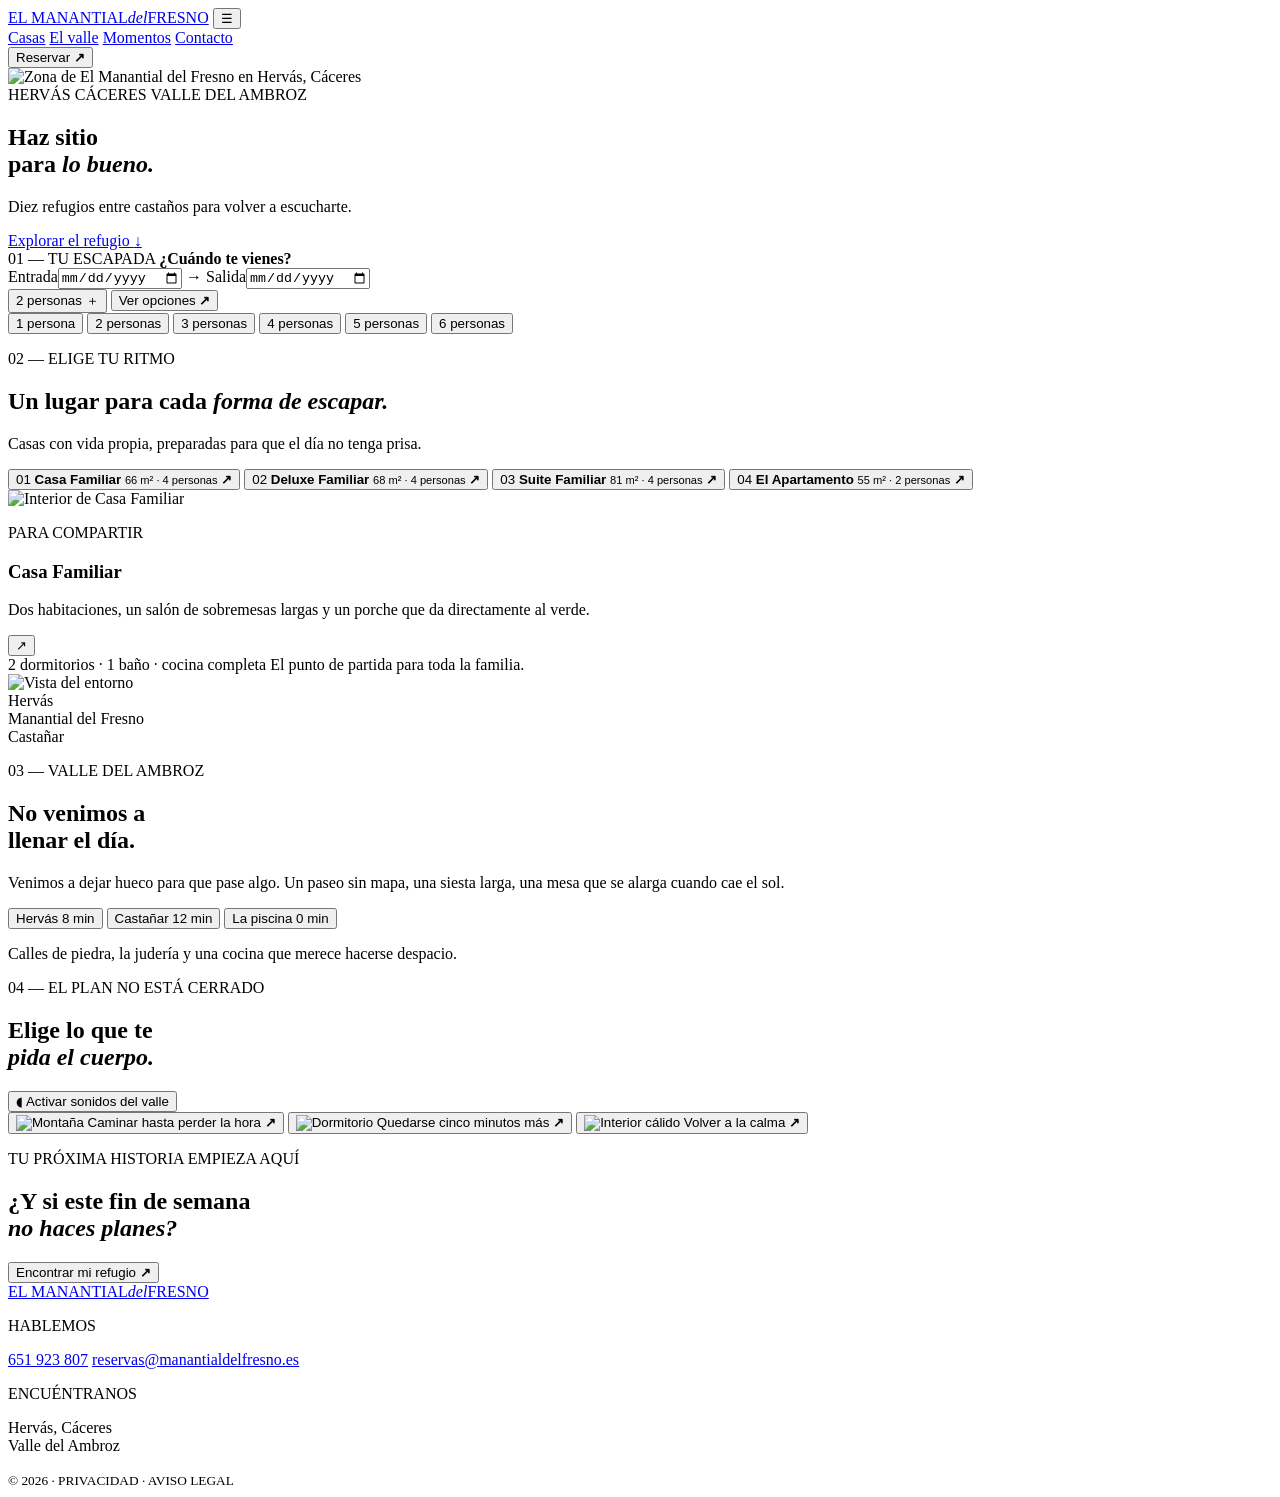
==== Proyectos-HTML/proyecto-Manantial-Fresno/index.html @ 373e663e "feat: subida del index Manantial Fresno" ====
<!DOCTYPE html>
<html lang="es">
<head>
    <meta charset="utf-8">
    <meta name="viewport" content="width=device-width, initial-scale=1">
    <title>El Manantial del Fresno</title>

    <link rel="preconnect" href="https://fonts.googleapis.com">
    <link rel="preconnect" href="https://fonts.gstatic.com" crossorigin="">
    <link href="https://fonts.googleapis.com/css2?family=DM+Mono&amp;family=Manrope:wght@400;500;600;700&amp;family=Playfair+Display:ital,wght@0,500;0,600;1,500&amp;display=swap" rel="stylesheet">

    <link rel="stylesheet" href="styles/styles.css">
</head>
<body>
    <header class="cabecera-principal">
      <a class="enlace-logo" href="#inicio">
      <span>EL</span> MANANTIAL<em>del</em>FRESNO</a>
      <button class="boton-hamburguesa" aria-label="Abrir menú">☰</button>
      <nav class="menu-navegacion">
        <a href="#casas">Casas</a>
        <a href="#valle">El valle</a>
        <a href="#momentos">Momentos</a>
        <a href="#contacto">Contacto</a>
      </nav>
      <button class="boton-reserva-pequeno js-reservar">Reservar <b>↗</b></button>
    </header>

    <main id="inicio">
      <section class="seccion-hero">
        <div class="hero-arte">
          <img src="./img/El-Manantial-del-Fresno-2.jpg.webp" alt="Zona de El Manantial del Fresno en Hervás, Cáceres" fetchpriority="high">
        </div>
        <div class="hero-contenido">
          <div class="etiqueta-pastilla">
            HERVÁS <i> </i> CÁCERES <i> </i> VALLE DEL AMBROZ
          </div>
            <h1>Haz sitio <br> para <em>lo bueno. </em> </h1>
            <p>Diez refugios entre castaños para volver a escucharte.</p>
            <a href="#casas" class="enlace-descubrir"> Explorar el refugio <span>↓</span> </a>
        </div>

        <aside class="creador-estancia">
          <div class="titulo-creador">
            <span>01 — TU ESCAPADA</span>
            <strong>¿Cuándo te vienes?</strong>
          </div>
          <div class="fila-fechas">
            <label>Entrada<input type="date" id="entrada"></label>
            <span>→</span>
            <label>Salida<input type="date" id="salida"></label>
          </div>
          <div class="pie-creador">
            <button id="selector-huespedes">2 personas <span>＋</span></button>
            <button class="boton-comprobar" id="comprobar-estancia">Ver opciones <b>↗</b></button>
          </div>
          <div id="menu-huespedes">
            <button data-huespedes="1">1 persona</button>
            <button data-huespedes="2" class="elegido">2 personas</button>
            <button data-huespedes="3">3 personas</button>
            <button data-huespedes="4">4 personas</button>
            <button data-huespedes="5">5 personas</button>
            <button data-huespedes="6">6 personas</button>
          </div>
        </aside>
      </section>
      
      <section id="casas" class="seccion-casas">
          <div class="introduccion-seccion">
            <p class="mono">02 — ELIGE TU RITMO</p>
            <h2>Un lugar para cada <em>forma de escapar.</em></h2>
            <p>Casas con vida propia, preparadas para que el día no tenga prisa.</p>
          </div>
          <div class="explorador-casas">
            <div class="lista-casas">
              <button class="tarjeta-casa activa" data-casa="familiar">
              <span>01</span>
              <strong>Casa Familiar</strong>
              <small>66 m² · 4 personas</small>
              <b>↗</b>
              </button>
              <button class="tarjeta-casa" data-casa="deluxe">
              <span>02</span>
              <strong>Deluxe Familiar</strong>
              <small>68 m² · 4 personas</small>
              <b>↗</b>
              </button>
              <button class="tarjeta-casa" data-casa="suite">
              <span>03</span>
              <strong>Suite Familiar</strong>
              <small>81 m² · 4 personas</small>
              <b>↗</b>
              </button>
              <button class="tarjeta-casa" data-casa="apartamento">
              <span>04</span>
              <strong>El Apartamento</strong>
              <small>55 m² · 2 personas</small>
              <b>↗</b>
              </button>
            </div>

            <article class="escenario-casa">
              <img id="foto-casa" src="./img/casa-Familiar-portada1.webp" alt="Interior de Casa Familiar">
              <div class="capa-escenario">
                <div>
                  <p id="etiqueta-casa" class="mono">PARA COMPARTIR</p>
                  <h3 id="nombre-casa">Casa Familiar</h3>
                  <p id="descripcion-casa">Dos habitaciones, un salón de sobremesas largas y un porche que da directamente al verde.</p>
                </div>
                <button class="boton-redondo js-reservar">↗</button>
              </div>
            </article>
            <div class="metadatos-casa">
              <span id="detalle-casa">2 dormitorios · 1 baño · cocina completa</span>
              <span id="sensacion-casa">El punto de partida para toda la familia.</span>
            </div>
          </div>
      </section>

      <section id="valle" class="seccion-valle">
          <div class="mapa-valle">
            <img id="foto-valle" src="./img/foto-hervas.webp" alt="Vista del entorno">
            <div class="punto-mapa punto-uno">
              <i></i>
              <span>Hervás</span>
            </div>
            <div class="punto-mapa punto-dos">
              <i></i>
              <span>Manantial del Fresno</span>
            </div>
            <div class="punto-mapa punto-tres">
              <i></i>
              <span>Castañar</span>
            </div>
            <div class="contorno c1"></div>
            <div class="contorno c2"></div>
            <div class="contorno c3"></div>
          </div>

          <div class="contenido-valle">
            <p class="mono">03 — VALLE DEL AMBROZ</p>
            <h2>No venimos a<br>llenar el día.</h2>
            <p>Venimos a dejar hueco para que pase algo. Un paseo sin mapa, una siesta larga, una mesa que se alarga cuando cae el sol.</p>
            <div class="selector-lugares">
              <button class="lugar seleccionado" data-lugar="hervas">Hervás <span>8 min</span></button>
              <button class="lugar" data-lugar="forest">Castañar <span>12 min</span></button>
              <button class="lugar" data-lugar="pool">La piscina <span>0 min</span></button>
            </div>
            <p class="descripcion-lugar" id="descripcion-lugar">Calles de piedra, la judería y una cocina que merece hacerse despacio.</p>
          </div>
      </section>

      <section id="momentos" class="seccion-momentos">
          <div class="cabecera-momentos">
            <div>
              <p class="mono">04 — EL PLAN NO ESTÁ CERRADO</p>
              <h2>Elige lo que te<br><em>pida el cuerpo.</em></h2>
            </div>
            <button class="boton-sonido" id="alternar-sonido">
            <span>◖</span> Activar sonidos del valle</button>
          </div>
          <div class="rejilla-momentos">
            <button class="momento alto">
              <img src="./img/monte-hervas.jpg" alt="Montaña">
              <span>Caminar hasta perder la hora <b>↗</b></span>
            </button>
            <button class="momento">
              <img src="./img/5-minutos-mas-portada2.jpg" alt="Dormitorio">
              <span>Quedarse cinco minutos más <b>↗</b></span>
            </button>
            <button class="momento">
              <img src="./img/tranquilidad-portada.webp" alt="Interior cálido">
              <span>Volver a la calma <b>↗</b></span>
            </button>
          </div>
      </section>

      <section class="reserva-final">
          <p class="mono">TU PRÓXIMA HISTORIA EMPIEZA AQUÍ</p>
          <h2>¿Y si este fin de semana<br><em>no haces planes?</em></h2>
          <button class="boton-grande-reserva js-reservar">Encontrar mi refugio <b>↗</b> </button>
      </section>
    </main>
      
    <footer id="contacto">
      <a class="enlace-logo" href="#inicio">
      <span>EL</span> MANANTIAL<em>del</em>FRESNO</a>

      <div>
        <p class="mono">HABLEMOS</p>
        <a href="tel:+34651923807">651 923 807</a>
        <a href="mailto:reservas@manantialdelfresno.es">reservas@manantialdelfresno.es</a>
      </div>

      <div>
        <p class="mono">ENCUÉNTRANOS</p>
        <p>Hervás, Cáceres<br>Valle del Ambroz</p>
      </div>

      <small>© 2026 · PRIVACIDAD · AVISO LEGAL</small>
    </footer>

    <dialog id="modal-opciones">
      <button class="boton-cerrar">×</button>
      <p class="mono">TU ESCAPADA</p>
      <h2 id="titulo-modal">Estamos buscando…</h2>
      <div class="lista-opciones" id="lista-opciones"></div>
      <p class="nota-modal">
        Los precios son orientativos. Te confirmaremos la disponibilidad final antes de reservar.
      </p>
    </dialog>

    <div id="notificacion-toast" role="status"></div>

    <script src="scripts/scripts.js" defer></script>
</body>
</html>
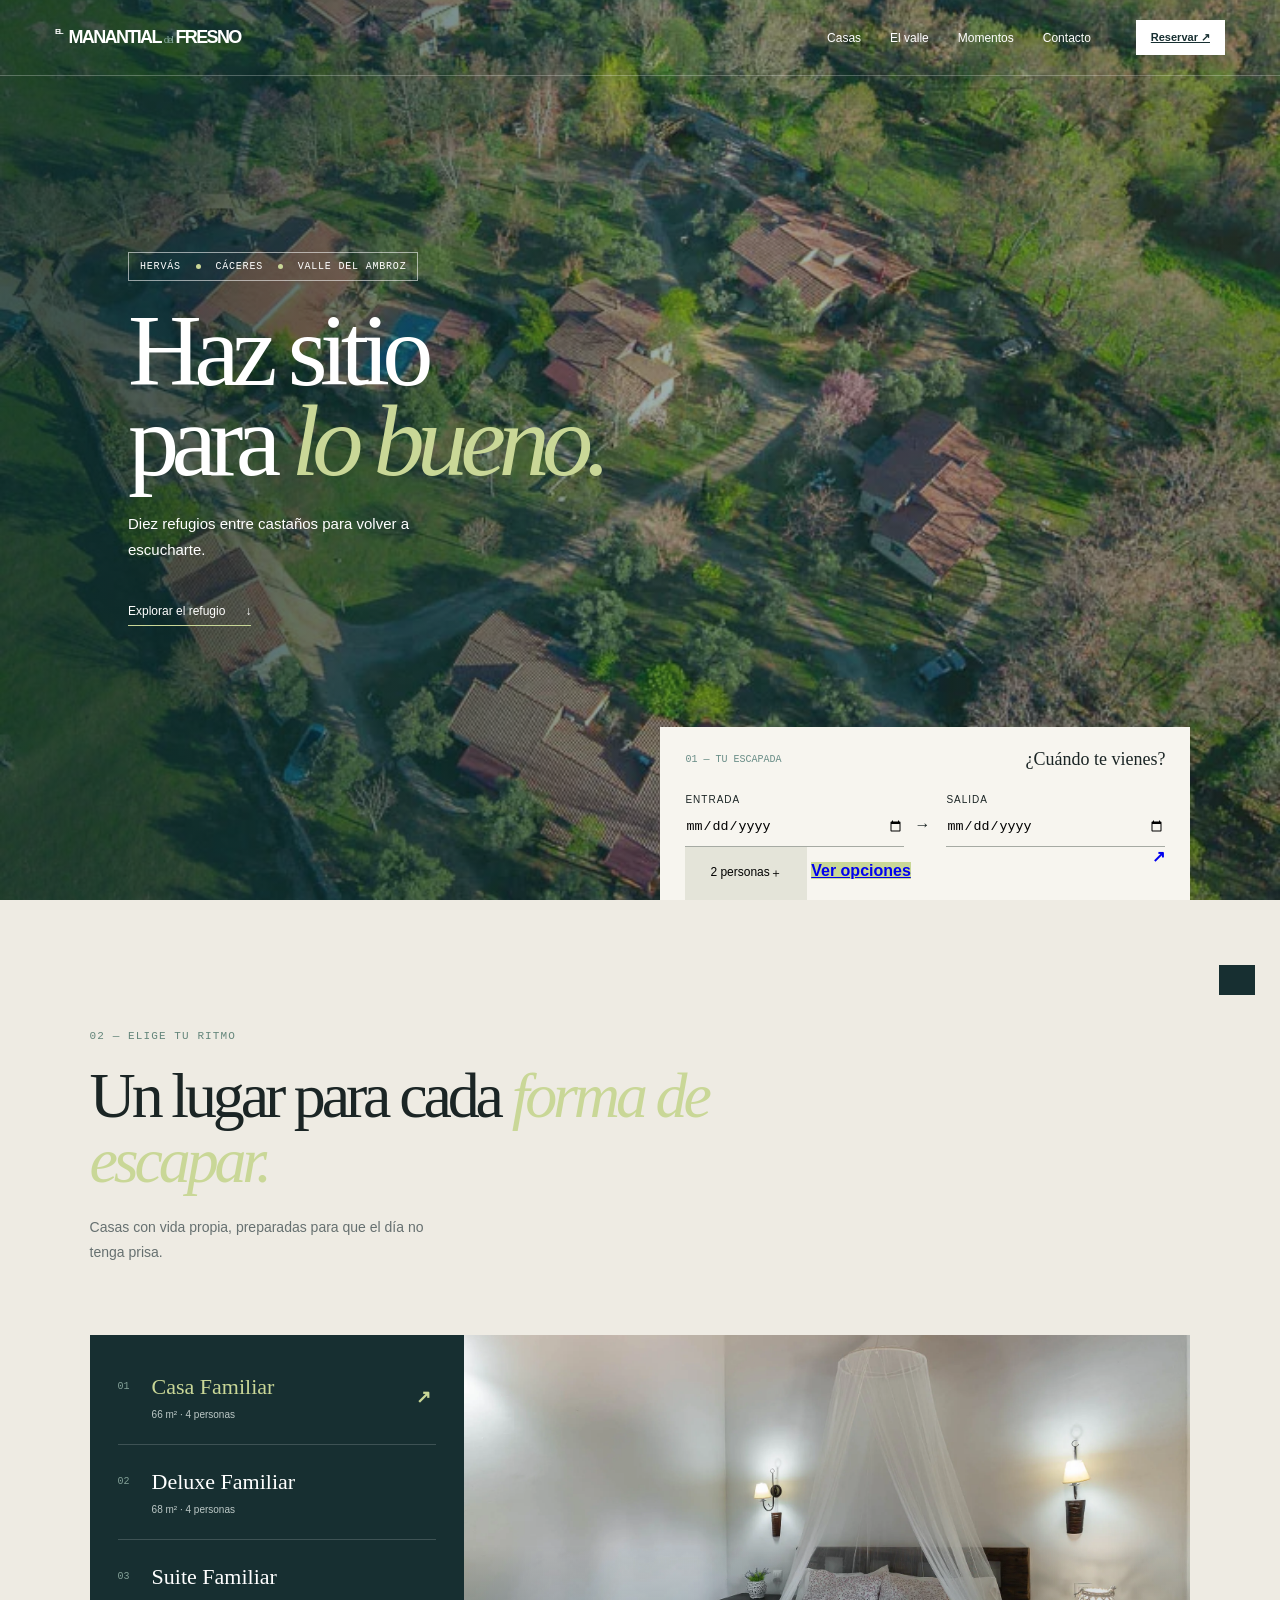
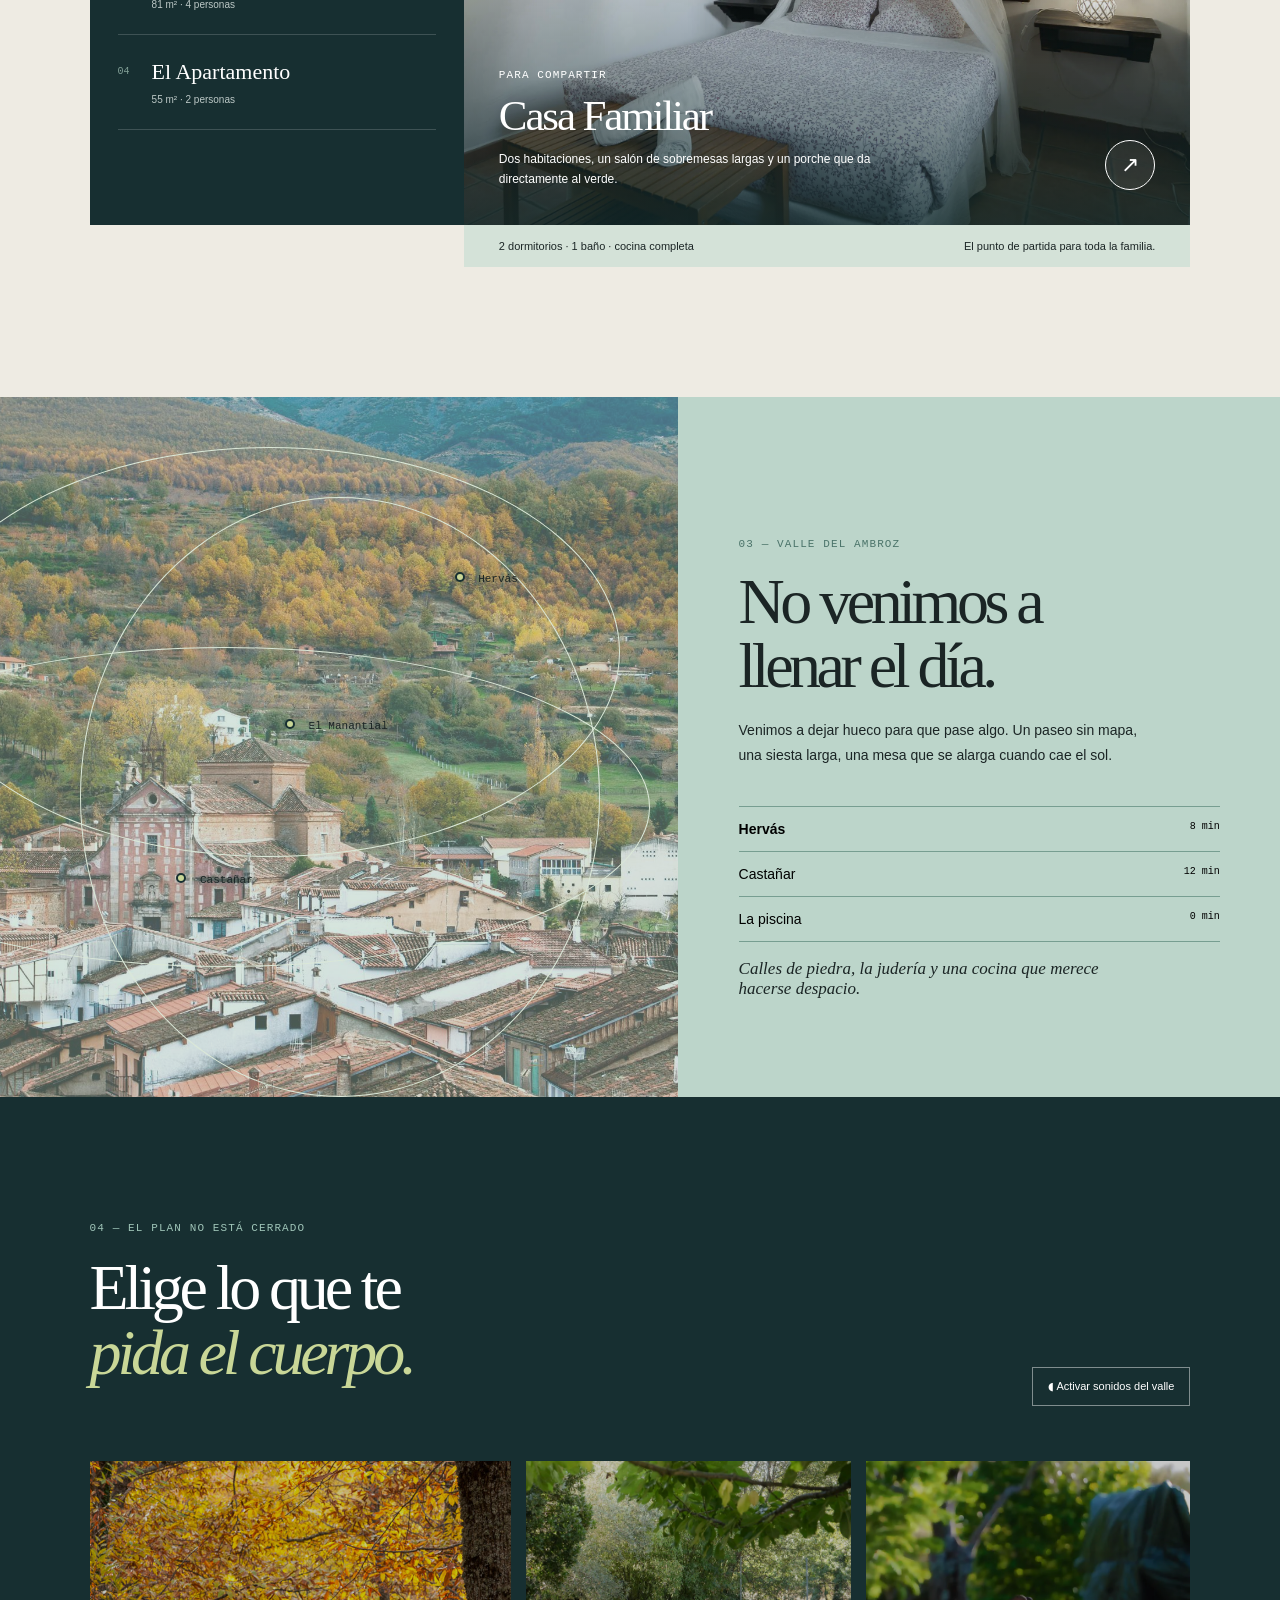
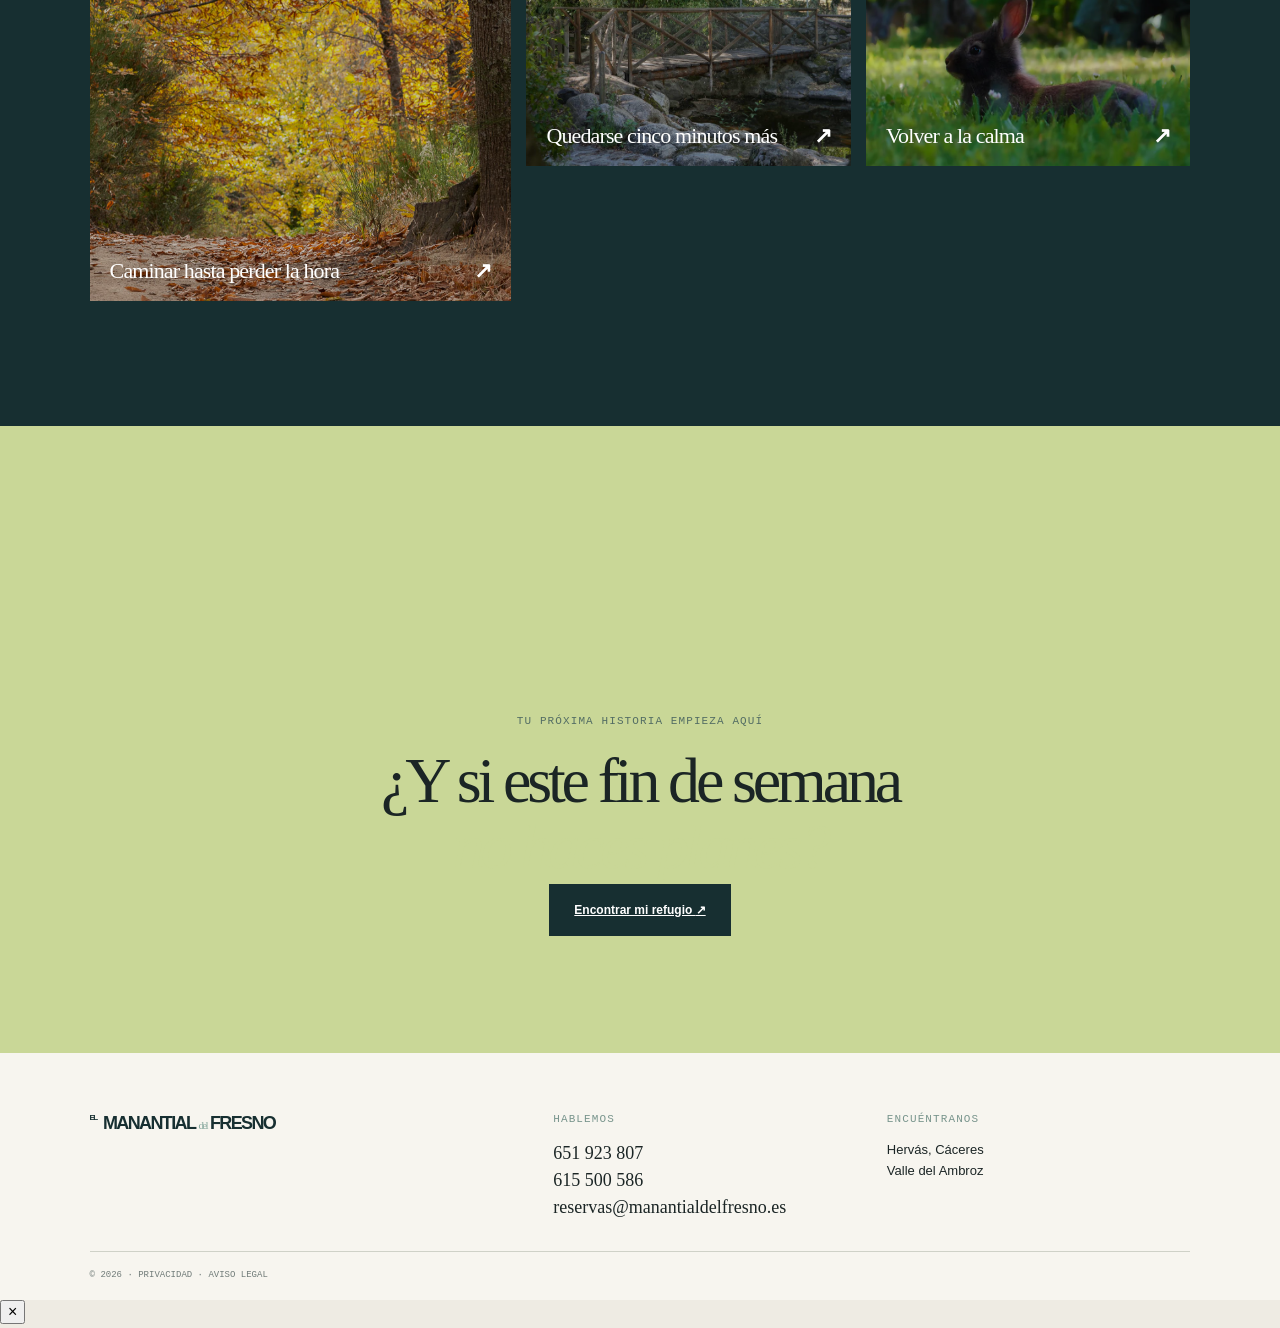
==== commit 5e1021cd: "feat: modificacion en fondos y agregacion de vistas" ====
--- a/Proyectos-HTML/proyecto-Manantial-Fresno/index.html
+++ b/Proyectos-HTML/proyecto-Manantial-Fresno/index.html
@@ -22,7 +22,7 @@
         <a href="#momentos">Momentos</a>
         <a href="#contacto">Contacto</a>
       </nav>
-      <button class="boton-reserva-pequeno js-reservar">Reservar <b>↗</b></button>
+      <a href="https://www.avaibook.com/reservas/nueva_reserva.php?cod_alojamiento=351488&lang=es" class="boton-reserva-pequeno js-reservar" target="_blank" rel="noopener">Reservar <b>↗</b></a>
     </header>
 
     <main id="inicio">
@@ -51,7 +51,7 @@
           </div>
           <div class="pie-creador">
             <button id="selector-huespedes">2 personas <span>＋</span></button>
-            <button class="boton-comprobar" id="comprobar-estancia">Ver opciones <b>↗</b></button>
+            <a href="https://www.avaibook.com/reservas/nueva_reserva.php?cod_alojamiento=351488&lang=es" class="boton-comprobar" id="comprobar-estancia" target="_blank" rel="noopener">Ver opciones <b>↗</b></a>
           </div>
           <div id="menu-huespedes">
             <button data-huespedes="1">1 persona</button>
@@ -99,14 +99,14 @@
             </div>
 
             <article class="escenario-casa">
-              <img id="foto-casa" src="./img/casa-Familiar-portada1.webp" alt="Interior de Casa Familiar">
+              <img id="foto-casa" src="./img/casa-Familiar-portada.webp" alt="Interior de Casa Familiar">
               <div class="capa-escenario">
                 <div>
                   <p id="etiqueta-casa" class="mono">PARA COMPARTIR</p>
                   <h3 id="nombre-casa">Casa Familiar</h3>
                   <p id="descripcion-casa">Dos habitaciones, un salón de sobremesas largas y un porche que da directamente al verde.</p>
                 </div>
-                <button class="boton-redondo js-reservar">↗</button>
+                <button class="boton-redondo" id="boton-galeria-casa" aria-label="Ver galería de imágenes">↗</button>
               </div>
             </article>
             <div class="metadatos-casa">
@@ -121,11 +121,11 @@
             <img id="foto-valle" src="./img/foto-hervas.webp" alt="Vista del entorno">
             <div class="punto-mapa punto-uno">
               <i></i>
-              <span>Hervás</span>
+              <span>El Manantial</span>
             </div>
             <div class="punto-mapa punto-dos">
               <i></i>
-              <span>Manantial del Fresno</span>
+              <span>Hervás</span>
             </div>
             <div class="punto-mapa punto-tres">
               <i></i>
@@ -135,7 +135,6 @@
             <div class="contorno c2"></div>
             <div class="contorno c3"></div>
           </div>
-
           <div class="contenido-valle">
             <p class="mono">03 — VALLE DEL AMBROZ</p>
             <h2>No venimos a<br>llenar el día.</h2>
@@ -159,26 +158,39 @@
             <span>◖</span> Activar sonidos del valle</button>
           </div>
           <div class="rejilla-momentos">
-            <button class="momento alto">
+            <div class="momento alto" data-destino="experiencia-1">
               <img src="./img/monte-hervas.jpg" alt="Montaña">
               <span>Caminar hasta perder la hora <b>↗</b></span>
-            </button>
-            <button class="momento">
+            </div>
+            <div class="momento" data-destino="experiencia-2">
               <img src="./img/5-minutos-mas-portada2.jpg" alt="Dormitorio">
               <span>Quedarse cinco minutos más <b>↗</b></span>
-            </button>
-            <button class="momento">
+            </div>
+            <div class="momento" data-destino="experiencia-3">
               <img src="./img/tranquilidad-portada.webp" alt="Interior cálido">
               <span>Volver a la calma <b>↗</b></span>
-            </button>
+            </div>
           </div>
       </section>
 
       <section class="reserva-final">
-          <p class="mono">TU PRÓXIMA HISTORIA EMPIEZA AQUÍ</p>
-          <h2>¿Y si este fin de semana<br><em>no haces planes?</em></h2>
-          <button class="boton-grande-reserva js-reservar">Encontrar mi refugio <b>↗</b> </button>
-      </section>
+  <div class="video-fondo">
+    <iframe
+      src="https://www.youtube.com/embed/glWijhDp2XY?autoplay=1&mute=1&loop=1&playlist=glWijhDp2XY&controls=0&showinfo=0&rel=0&modestbranding=1&playsinline=1&disablekb=1&iv_load_policy=3"
+      title="Video de El Manantial del Fresno"
+      frameborder="0"
+      allow="autoplay; encrypted-media"
+      referrerpolicy="strict-origin-when-cross-origin"
+      tabindex="-1"
+      aria-hidden="true"></iframe>
+  </div>
+
+  <div class="reserva-contenido">
+    <p class="mono">TU PRÓXIMA HISTORIA EMPIEZA AQUÍ</p>
+    <h2>¿Y si este fin de semana<br><em>no haces planes?</em></h2>
+    <a href="https://www.avaibook.com/reservas/nueva_reserva.php?cod_alojamiento=351488&lang=es" class="boton-grande-reserva js-reservar" target="_blank" rel="noopener">Encontrar mi refugio <b>↗</b></a>
+  </div>
+</section>
     </main>
       
     <footer id="contacto">
@@ -188,6 +200,7 @@
       <div>
         <p class="mono">HABLEMOS</p>
         <a href="tel:+34651923807">651 923 807</a>
+        <a href="tel:+34615500586">615 500 586</a>
         <a href="mailto:reservas@manantialdelfresno.es">reservas@manantialdelfresno.es</a>
       </div>
 
@@ -199,15 +212,15 @@
       <small>© 2026 · PRIVACIDAD · AVISO LEGAL</small>
     </footer>
 
-    <dialog id="modal-opciones">
-      <button class="boton-cerrar">×</button>
-      <p class="mono">TU ESCAPADA</p>
-      <h2 id="titulo-modal">Estamos buscando…</h2>
-      <div class="lista-opciones" id="lista-opciones"></div>
-      <p class="nota-modal">
-        Los precios son orientativos. Te confirmaremos la disponibilidad final antes de reservar.
-      </p>
-    </dialog>
+    <!-- MODAL DE EXPERIENCIAS Y GALERÍAS -->
+    <div id="modal-experiencia" class="overlay-experiencia">
+      <div class="caja-modal-experiencia">
+        <button class="boton-cerrar-experiencia" id="cerrar-modal-experiencia" aria-label="Cerrar modal">×</button>
+        <div class="contenido-experiencia" id="contenedor-experiencia">
+          <!-- Contenido inyectado dinámicamente -->
+        </div>
+      </div>
+    </div>
 
     <div id="notificacion-toast" role="status"></div>
 
--- a/Proyectos-HTML/proyecto-Manantial-Fresno/styles/styles.css
+++ b/Proyectos-HTML/proyecto-Manantial-Fresno/styles/styles.css
@@ -0,0 +1,857 @@
+:root{
+  --oscuro:#172f31;
+  --tinta:#1b2525;
+  --papel:#eeebe3;
+  --lima:#c9d797;
+  --menta:#bcd5ca
+}
+*{
+  box-sizing:border-box
+}
+html{
+  scroll-behavior:smooth
+}
+body{
+  margin:0;
+  background:var(--papel);
+  color:var(--tinta);
+  font-family:Manrope,sans-serif
+}
+button,a{
+  font:inherit
+}
+button{
+  cursor:pointer
+}
+.mono{
+  font:11px 'DM Mono',monospace;
+  letter-spacing:.1em;
+  margin:0;
+  text-transform:uppercase
+}
+.enlace-logo{
+  font-weight:700;
+  letter-spacing:-.09em;
+  font-size:18px;
+  text-decoration:none;
+  color:var(--oscuro);
+  white-space:nowrap
+}
+.enlace-logo span{
+  font-size:8px;
+  vertical-align:top;
+  margin-right:3px
+}
+.enlace-logo em{
+  font:11px 'Playfair Display',serif;
+  color:#86a89d;
+  margin:0 3px
+}
+.cabecera-principal{
+  height:76px;
+  display:flex;
+  align-items:center;
+  gap:45px;
+  padding:0 4.3vw;
+  position:absolute;
+  top:0;
+  width:100%;
+  z-index:4;
+  color:#fff;
+  border-bottom:1px solid #ffffff42
+}
+.cabecera-principal .enlace-logo{
+  color:#fff
+}
+.menu-navegacion{
+  display:flex;
+  gap:29px;
+  margin-left:auto
+}
+.menu-navegacion a{
+  font-size:12px;
+  color:#fff;
+  text-decoration:none
+}
+.boton-reserva-pequeno{
+  padding:10px 14px;
+  border:1px solid #fff;
+  background:#fff;
+  color:var(--oscuro);
+  font-size:11px;
+  font-weight:700
+}
+.boton-hamburguesa{
+  display:none
+}
+
+/* --- Portada y planificador de reserva --- */
+.seccion-hero{
+  min-height:780px;
+  height:100vh;
+  position:relative;
+  overflow:hidden;
+  background:var(--oscuro);
+  color:#fff
+}
+.hero-arte{
+  position:absolute;
+  inset:0;
+  overflow:hidden;
+  z-index:0;
+}
+.hero-arte img{
+  width:100%;
+  height:100%;
+  object-fit:cover;
+  animation:deriva 18s ease-in-out infinite alternate;
+}
+.hero-arte::after{
+  content:'';
+  position:absolute;
+  inset:0;
+  background:linear-gradient(90deg,#082728c4 6%,#0833335c 55%,#0a25276e);
+  pointer-events:none;
+}
+@keyframes deriva{
+  to{
+    transform:scale(1.04)
+  }
+}
+.hero-contenido{
+  position:absolute;
+  top:28%;
+  left:10vw;
+  z-index:1
+}
+.etiqueta-pastilla{
+  border:1px solid #ffffff8e;
+  padding:8px 11px;
+  font:10px 'DM Mono',monospace;
+  letter-spacing:.08em;
+  width:max-content
+}
+.etiqueta-pastilla i{
+  display:inline-block;
+  width:5px;
+  height:5px;
+  border-radius:50%;
+  background:var(--lima);
+  margin:0 8px
+}
+.seccion-hero h1{
+  font:clamp(58px,8vw,122px)/.88 'Playfair Display',serif;
+  letter-spacing:-.075em;
+  margin:25px 0
+}
+.seccion-hero h1 em,
+.introduccion-seccion h2 em,
+.seccion-momentos h2 em,
+.reserva-final h2 em{
+  font-weight:500;
+  color:var(--lima)
+}
+.hero-contenido>p{
+  font-size:15px;
+  max-width:310px;
+  line-height:1.7
+}
+.enlace-descubrir{
+  color:#fff;
+  text-decoration:none;
+  display:inline-flex;
+  gap:20px;
+  margin-top:27px;
+  font-size:12px;
+  border-bottom:1px solid var(--lima);
+  padding-bottom:7px
+}
+.creador-estancia{
+  z-index:2;
+  position:absolute;
+  bottom:0;
+  right:7vw;
+  width:min(530px,46vw);
+  background:#f7f5ef;
+  color:var(--tinta);
+  padding:22px 25px 0
+}
+.titulo-creador{
+  display:flex;
+  justify-content:space-between;
+  align-items:center;
+  margin-bottom:24px
+}
+.titulo-creador span{
+  font:10px 'DM Mono',monospace;
+  color:#698d87
+}
+.titulo-creador strong{
+  font:500 18px 'Playfair Display',serif
+}
+.fila-fechas{
+  display:grid;
+  grid-template-columns:1fr 22px 1fr;
+  gap:10px;
+  align-items:end
+}
+.fila-fechas label{
+  font-size:10px;
+  text-transform:uppercase;
+  letter-spacing:.1em
+}
+.fila-fechas input{
+  border:0;
+  border-bottom:1px solid #a6aaa3;
+  background:transparent;
+  width:100%;
+  padding:8px 0 11px;
+  margin-top:5px
+}
+.fila-fechas>span{
+  padding-bottom:13px
+}
+.pie-creador button{
+  border:0;
+  padding:18px 25px;
+  text-align:left;
+  font-size:12px;
+  background:#e4e4d9
+}
+.pie-creador #selector-huespedes span,
+.boton-comprobar b{
+  float:right
+}
+.boton-comprobar{
+  background:var(--lima)!important;
+  font-weight:700
+}
+#menu-huespedes{
+  display:none;
+  position:absolute;
+  bottom:59px;
+  left:0;
+  right:50%;
+  background:#fff;
+  padding:9px;
+  box-shadow:0 -7px 30px #0002
+}
+#menu-huespedes.mostrar{
+  display:grid
+}
+#menu-huespedes button{
+  border:0;
+  background:none;
+  text-align:left;
+  padding:8px;
+  font-size:12px
+}
+#menu-huespedes .elegido{
+  background:var(--menta)
+}
+
+/* --- Selector de alojamientos --- */
+.seccion-casas{
+  padding:130px 7vw
+}
+.introduccion-seccion{
+  max-width:630px
+}
+.introduccion-seccion .mono{
+  color:#64867b
+}
+.introduccion-seccion h2,
+.seccion-momentos h2,
+.reserva-final h2{
+  font:clamp(43px,5vw,72px)/1.02 'Playfair Display',serif;
+  letter-spacing:-.065em;
+  margin:21px 0
+}
+.introduccion-seccion>p:last-child{
+  max-width:370px;
+  line-height:1.8;
+  font-size:14px;
+  color:#667070
+}
+.explorador-casas{
+  margin-top:70px;
+  display:grid;
+  grid-template-columns:34% 66%;
+  position:relative
+}
+.lista-casas{
+  background:var(--oscuro);
+  padding:15px 28px
+}
+.tarjeta-casa{
+  color:#fff;
+  width:100%;
+  display:grid;
+  grid-template-columns:25px 1fr 20px;
+  gap:9px;
+  text-align:left;
+  background:none;
+  border:0;
+  border-bottom:1px solid #ffffff2b;
+  padding:24px 0;
+  align-items:center
+}
+.tarjeta-casa span{
+  font:10px 'DM Mono',monospace;
+  color:#82a097
+}
+.tarjeta-casa strong{
+  font:500 22px 'Playfair Display',serif
+}
+.tarjeta-casa small{
+  grid-column:2;
+  color:#bdc9c7;
+  font-size:10px
+}
+.tarjeta-casa b{
+  grid-column:3;
+  grid-row:1/3;
+  font-size:18px;
+  opacity:0
+}
+.tarjeta-casa.activa b,
+.tarjeta-casa:hover b{
+  opacity:1;
+  color:var(--lima)
+}
+.tarjeta-casa.activa strong{
+  color:var(--lima)
+}
+.escenario-casa{
+  height:490px;
+  position:relative;
+  margin:0
+}
+.escenario-casa>img{
+  width:100%;
+  height:100%;
+  object-fit:cover;
+  transition:opacity .3s
+}
+.capa-escenario{
+  position:absolute;
+  inset:0;
+  padding:35px;
+  background:linear-gradient(0deg,#112b2dc9,transparent 57%);
+  display:flex;
+  align-items:flex-end;
+  justify-content:space-between;
+  color:#fff
+}
+.capa-escenario h3{
+  font:43px 'Playfair Display',serif;
+  letter-spacing:-.05em;
+  margin:10px 0
+}
+.capa-escenario p:not(.mono){
+  font-size:12px;
+  line-height:1.65;
+  max-width:380px;
+  margin:0
+}
+.boton-redondo{
+  border:1px solid #fff;
+  border-radius:50%;
+  width:50px;
+  height:50px;
+  background:#ffffff13;
+  color:#fff;
+  font-size:22px
+}
+.metadatos-casa{
+  grid-column:2;
+  background:#d4e2d8;
+  padding:15px 35px;
+  display:flex;
+  justify-content:space-between;
+  font-size:11px
+}
+
+/* --- El entorno y mapa interactivo --- */
+.seccion-valle{
+  min-height:700px;
+  background:var(--menta);
+  display:grid;
+  grid-template-columns:53% 47%;
+  overflow:hidden
+}
+.mapa-valle{
+  position:relative;
+  background:#a4c5b6;
+  overflow:hidden;
+}
+.mapa-valle > img#foto-valle{
+  position:absolute;
+  inset:0;
+  width:100%;
+  height:100%;
+  object-fit:cover;
+  opacity:0.55;
+  transition:opacity .3s ease;
+  z-index:0;
+}
+.contorno{
+  position:absolute;
+  border:1px solid #dbe8d8;
+  border-radius:50%;
+  z-index:1;
+  pointer-events:none;
+}
+.c1{
+  width:700px;
+  height:410px;
+  left:-80px;
+  top:50px
+}
+.c2{
+  width:520px;
+  height:600px;
+  left:80px;
+  top:100px
+}
+.c3{
+  width:850px;
+  height:320px;
+  left:-200px;
+  top:250px
+}
+.punto-mapa{
+  position:absolute;
+  z-index:2;
+  font:11px 'DM Mono',monospace
+}
+.punto-mapa i{
+  display:inline-block;
+  width:10px;
+  height:10px;
+  border-radius:50%;
+  background:var(--lima);
+  border:2px solid var(--oscuro);
+  margin-right:7px
+}
+.punto-uno{
+  top:46%;
+  left:42%
+}
+.punto-dos{
+  top:25%;
+  left:67%
+}
+.punto-tres{
+  top:68%;
+  left:26%
+}
+.contenido-valle{
+  padding:130px 10% 70px;
+  align-self:center
+}
+.contenido-valle .mono{
+  color:#4b746a
+}
+.contenido-valle h2{
+  font:clamp(45px,5vw,73px)/1 'Playfair Display',serif;
+  letter-spacing:-.07em;
+  margin:20px 0
+}
+.contenido-valle>p:not(.mono){
+  font-size:14px;
+  line-height:1.8;
+  max-width:400px
+}
+.selector-lugares{
+  margin-top:38px;
+  border-top:1px solid #779e91
+}
+.lugar{
+  width:100%;
+  display:flex;
+  justify-content:space-between;
+  background:transparent;
+  border:0;
+  border-bottom:1px solid #779e91;
+  padding:14px 0;
+  text-align:left;
+  font-size:14px
+}
+.lugar span{
+  font:10px 'DM Mono',monospace
+}
+.lugar.seleccionado{
+  font-weight:700
+}
+.descripcion-lugar{
+  font:italic 17px 'Playfair Display',serif!important;
+  max-width:300px
+}
+
+/* --- Momentos y experiencias --- */
+.seccion-momentos{
+  padding:125px 7vw;
+  background:var(--oscuro);
+  color:#fff
+}
+.cabecera-momentos{
+  display:flex;
+  align-items:end;
+  justify-content:space-between;
+  margin-bottom:55px
+}
+.cabecera-momentos .mono{
+  color:#9fc5b8
+}
+.boton-sonido{
+  border:1px solid #ffffff73;
+  background:none;
+  color:#fff;
+  padding:12px 15px;
+  font-size:11px
+}
+.boton-sonido.reproduciendo{
+  background:var(--lima);
+  color:var(--oscuro)
+}
+.rejilla-momentos{
+  display:grid;
+  grid-template-columns:1.3fr 1fr 1fr;
+  gap:15px
+}
+.momento{
+  height:305px;
+  padding:0;
+  border:0;
+  position:relative;
+  overflow:hidden;
+  text-align:left;
+  color:#fff;
+  background:none;
+}
+.momento.alto{
+  height:440px
+}
+.momento img{
+  width:100%;
+  height:100%;
+  object-fit:cover;
+  filter:brightness(.78);
+  transition:.45s
+}
+.momento:hover img{
+  transform:scale(1.07);
+  filter:brightness(.6)
+}
+.momento span{
+  position:absolute;
+  bottom:18px;
+  left:20px;
+  right:20px;
+  font:22px/1.1 'Playfair Display',serif;
+  letter-spacing:-.04em
+}
+.momento b{
+  float:right
+}
+
+/* --- Llamada final a reserva --- */
+.reserva-final{
+  padding:135px 20px;
+  text-align:center;
+  background:var(--lima)
+}
+.reserva-final .mono{
+  color:#536d64
+}
+.boton-grande-reserva{
+  background:var(--oscuro);
+  color:#fff;
+  border:0;
+  padding:19px 25px;
+  font-size:12px;
+  font-weight:700;
+  margin-top:16px
+}
+
+/* --- Pie de página --- */
+footer{
+  background:#f7f5ef;
+  padding:60px 7vw 20px;
+  display:grid;
+  grid-template-columns:2fr 1.4fr 1.4fr;
+  gap:30px
+}
+footer .mono{
+  color:#78948c;
+  margin-bottom:15px
+}
+footer a:not(.enlace-logo){
+  display:block;
+  text-decoration:none;
+  color:var(--tinta);
+  font:18px 'Playfair Display',serif;
+  line-height:1.5
+}
+footer p:not(.mono){
+  font-size:13px;
+  line-height:1.6
+}
+footer small{
+  grid-column:1/-1;
+  border-top:1px solid #cfd1c7;
+  padding-top:18px;
+  font:9px 'DM Mono',monospace;
+  color:#707b78
+}
+
+/* --- Modal y mensajes de interfaz --- */
+dialog{
+  border:0;
+  padding:38px;
+  background:#f8f5ed;
+  width:min(560px,calc(100% - 32px));
+  box-shadow:0 25px 80px #071a1d77;
+  position: fixed;
+  inset: 0;
+  margin: auto;
+}
+dialog::backdrop{
+  background:#082e30b8
+}
+.boton-cerrar{
+  position:absolute;
+  right:15px;
+  top:10px;
+  border:0;
+  background:none;
+  font-size:28px
+}
+dialog h2{
+  font:40px 'Playfair Display',serif;
+  letter-spacing:-.05em;
+  margin:16px 0 27px
+}
+.lista-opciones{
+  display:grid;
+  gap:9px
+}
+.opcion-disponible{
+  border:1px solid #c5cdc2;
+  background:#fff;
+  padding:17px;
+  display:grid;
+  grid-template-columns:1fr auto;
+  align-items:center;
+  text-align:left
+}
+.opcion-disponible strong{
+  font:20px 'Playfair Display',serif
+}
+.opcion-disponible small{
+  font-size:10px;
+  color:#668179
+}
+.opcion-disponible button{
+  border:0;
+  background:var(--lima);
+  padding:9px 12px;
+  font-size:10px;
+  font-weight:700
+}
+.nota-modal{
+  font-size:10px;
+  color:#67716d;
+  margin-top:22px
+}
+
+#notificacion-toast{
+  position:fixed;
+  right:25px;
+  bottom:25px;
+  background:var(--oscuro);
+  color:#fff;
+  padding:15px 18px;
+  font-size:12px;
+  z-index:20;
+  transform:translateY(120px);
+  transition:.3s
+}
+#notificacion-toast.mostrar{
+  transform:none
+}
+
+/* --- Adaptación para tablet y móvil --- */
+@media(max-width:800px){
+  .cabecera-principal{
+    height:65px;
+    padding:0 20px
+  }
+  .boton-hamburguesa{
+    display:block;
+    margin-left:auto;
+    border:0;
+    background:none;
+    color:#fff;
+    font-size:21px
+  }
+  .cabecera-principal nav{
+    display:none;
+    position:absolute;
+    top:65px;
+    left:0;
+    right:0;
+    background:var(--oscuro);
+    padding:14px 20px
+  }
+  .cabecera-principal nav.abrir{
+    display:grid;
+    gap:14px
+  }
+  .boton-reserva-pequeno{
+    display:none
+  }
+  .seccion-hero{
+    min-height:740px
+  }
+  .hero-contenido{
+    top:19%;
+    left:26px
+  }
+  .seccion-hero h1{
+    font-size:62px
+  }
+  .creador-estancia{
+    right:16px;
+    left:16px;
+    width:auto;
+    bottom:25px
+  }
+  .seccion-casas{
+    padding:80px 22px
+  }
+  .explorador-casas{
+    grid-template-columns:1fr;
+    margin-top:40px
+  }
+  .lista-casas{
+    padding:10px 18px;
+    display:flex;
+    overflow:auto
+  }
+  .tarjeta-casa{
+    min-width:190px;
+    border-bottom:0;
+    border-right:1px solid #ffffff2b;
+    padding:16px;
+    display:block
+  }
+  .tarjeta-casa small{
+    display:block;
+    margin-top:5px
+  }
+  .tarjeta-casa span{
+    display:block;
+    margin-bottom:8px
+  }
+  .tarjeta-casa b{
+    display:none
+  }
+  .escenario-casa{
+    height:390px
+  }
+  .metadatos-casa{
+    grid-column:auto;
+    display:grid;
+    gap:6px;
+    padding:15px 20px
+  }
+  .seccion-valle{
+    grid-template-columns:1fr
+  }
+  .mapa-valle{
+    height:370px
+  }
+  .contenido-valle{
+    padding:75px 25px
+  }
+  .seccion-momentos{
+    padding:75px 22px
+  }
+  .cabecera-momentos{
+    display:block
+  }
+  .boton-sonido{
+    margin-top:10px
+  }
+  .rejilla-momentos{
+    grid-template-columns:1fr 1fr
+  }
+  .momento.alto{
+    grid-column:1/-1;
+    height:320px
+  }
+  .momento{
+    height:230px
+  }
+  .reserva-final{
+    padding:90px 20px
+  }
+  footer{
+    padding:45px 25px 20px;
+    grid-template-columns:1fr 1fr
+  }
+  footer .enlace-logo{
+    grid-column:1/-1
+  }
+  footer small{
+    margin-top:15px
+  }
+}
+@media(max-width:460px){
+  .fila-fechas{
+    grid-template-columns:1fr
+  }
+  .fila-fechas>span{
+    display:none
+  }
+  .creador-estancia{
+    padding-top:15px
+  }
+  .titulo-creador{
+    margin-bottom:10px
+  }
+  .pie-creador{
+    margin-top:12px
+  }
+  .seccion-hero{
+    min-height:790px
+  }
+  .seccion-hero h1{
+    font-size:54px
+  }
+  .etiqueta-pastilla{
+    font-size:8px
+  }
+  .contenido-valle h2,
+  .seccion-momentos h2,
+  .introduccion-seccion h2,
+  .reserva-final h2{
+    font-size:45px
+  }
+  .rejilla-momentos{
+    grid-template-columns:1fr
+  }
+  .momento.alto,
+  .momento{
+    grid-column:auto;
+    height:260px
+  }
+  footer{
+    grid-template-columns:1fr
+  }
+  .capa-escenario h3{
+    font-size:36px
+  }
+}
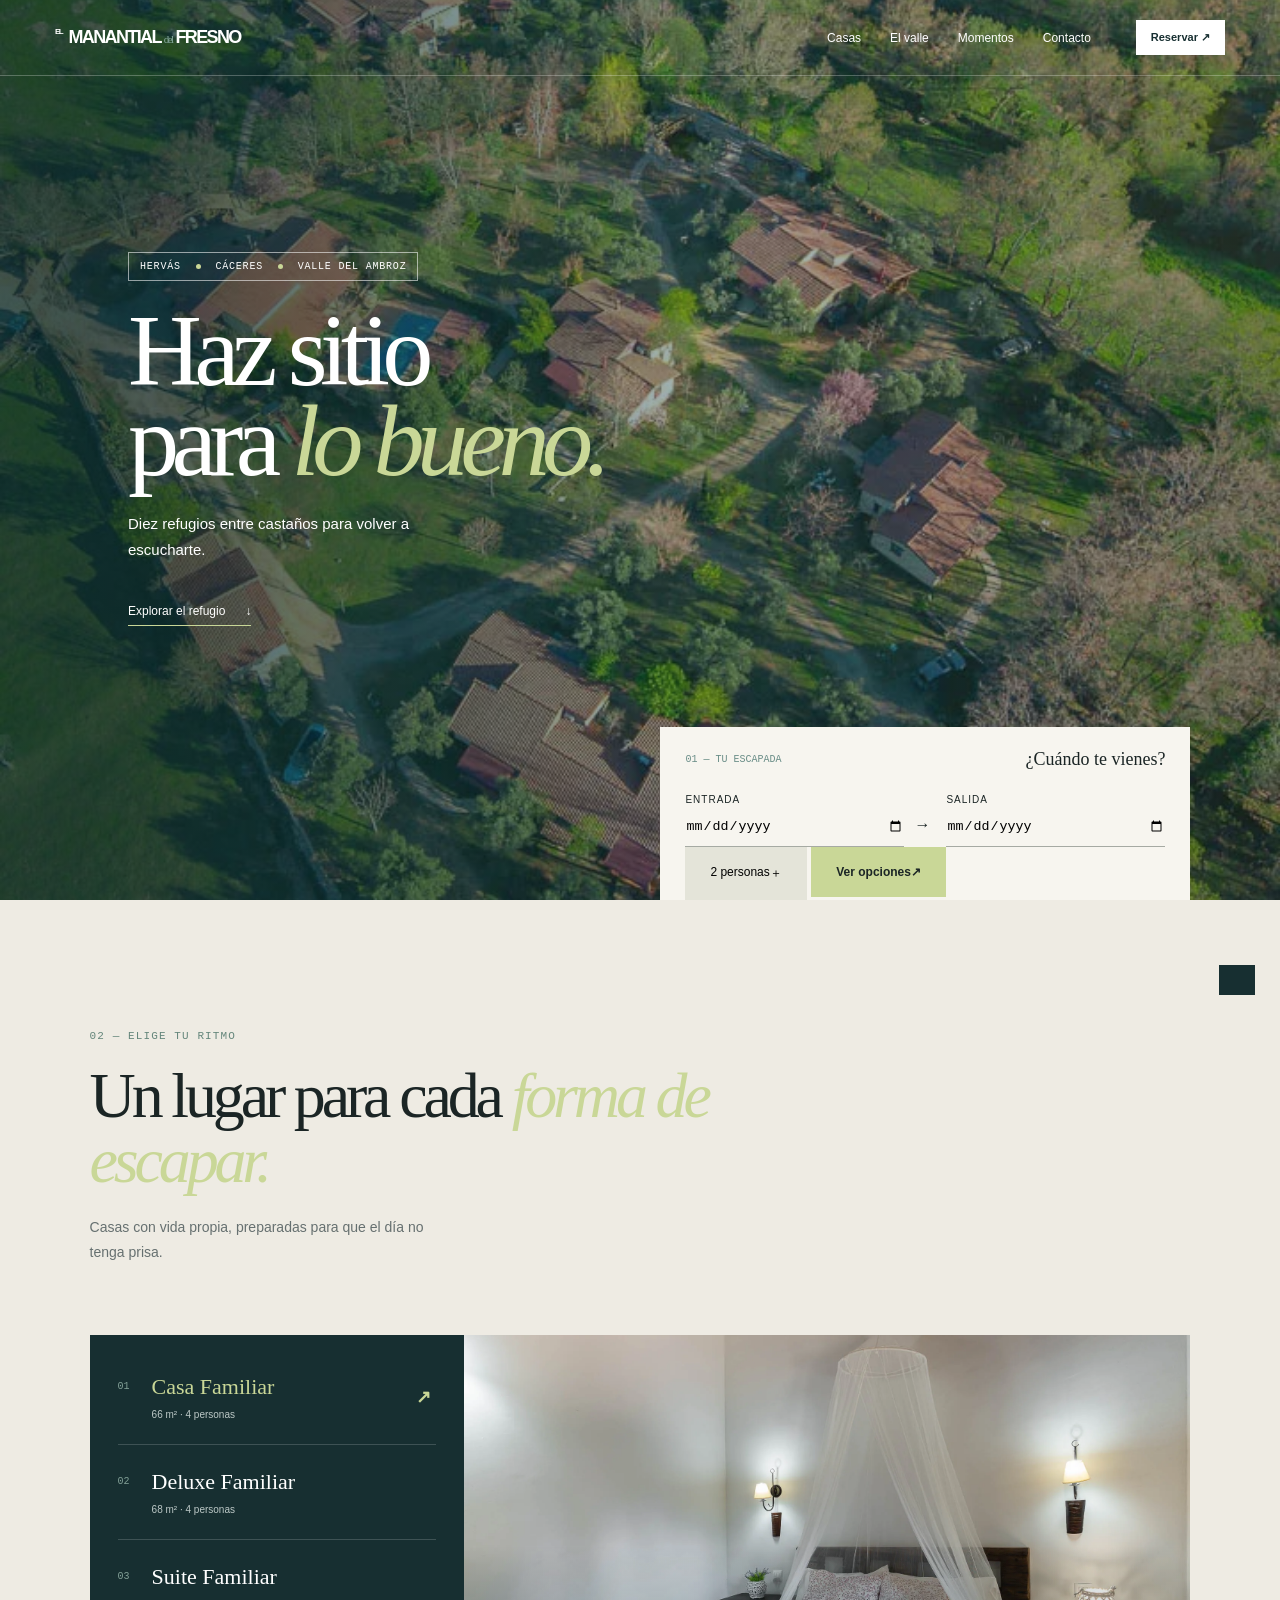
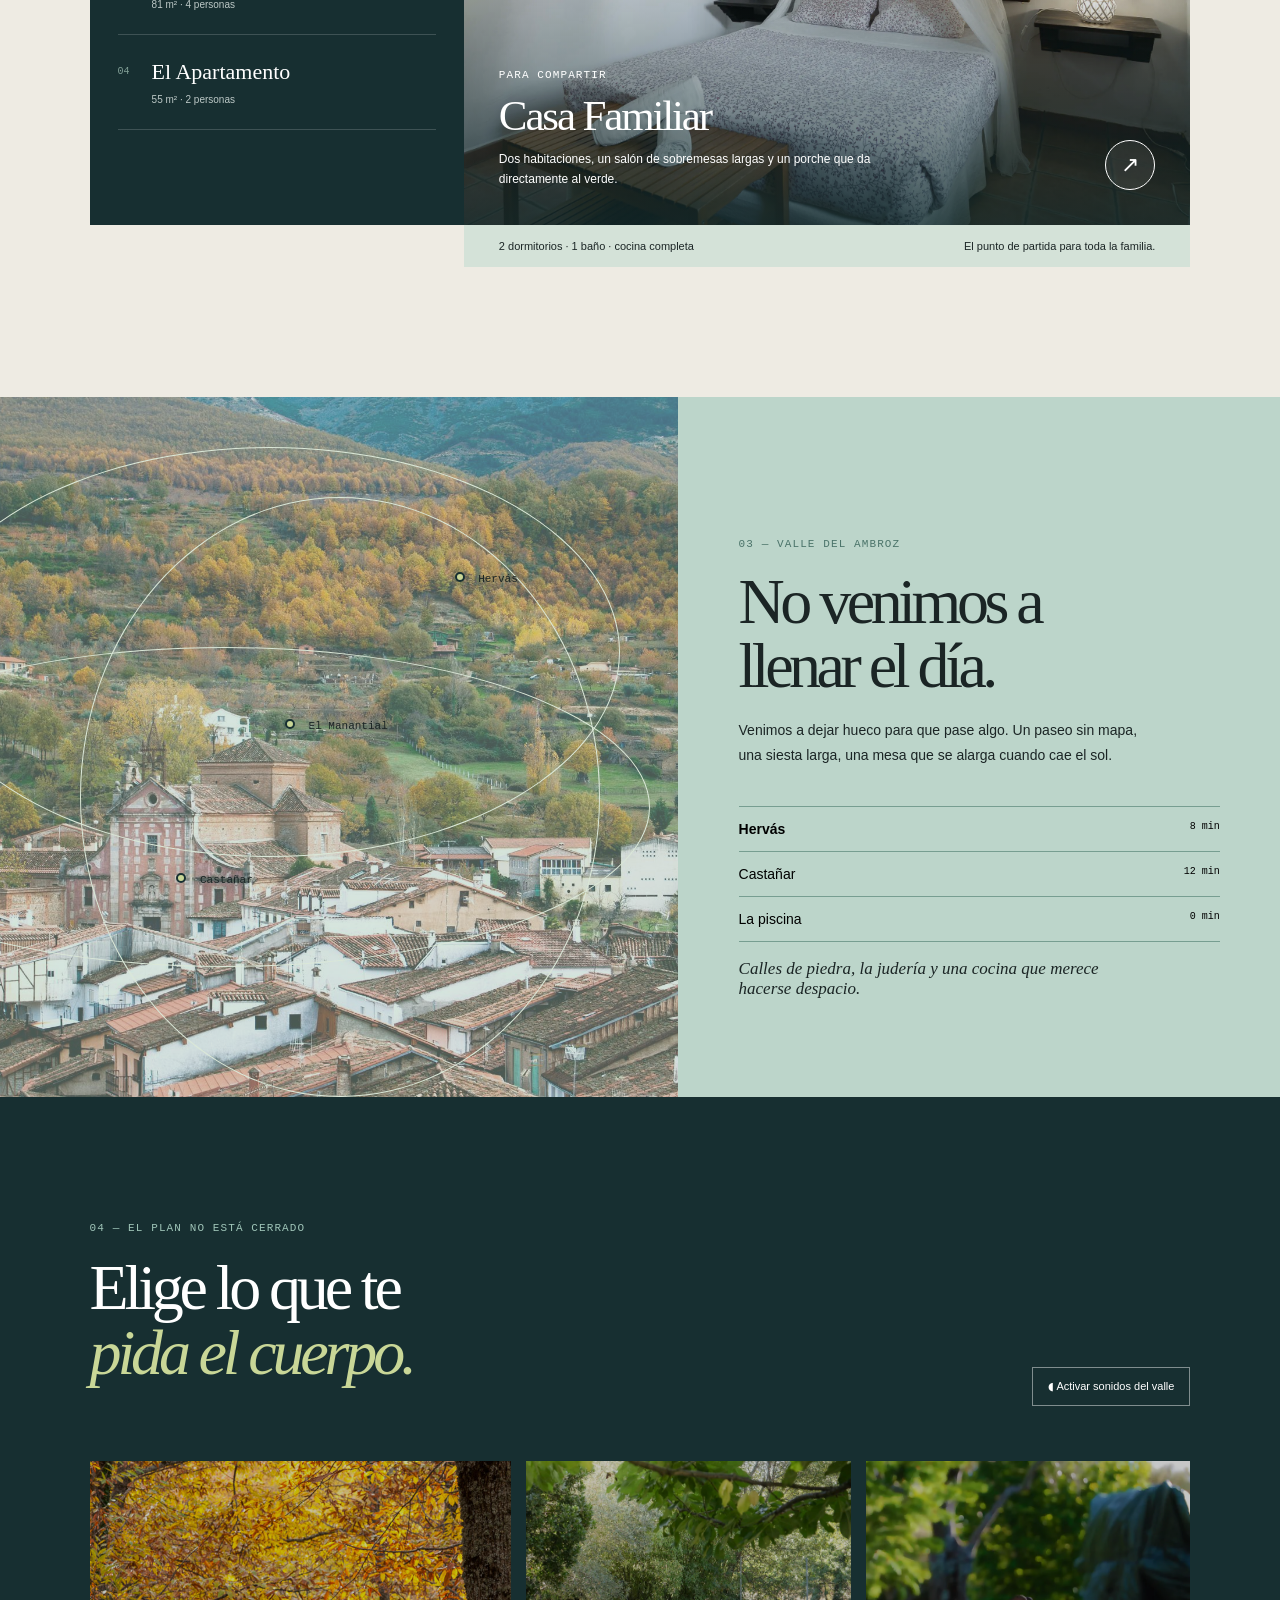
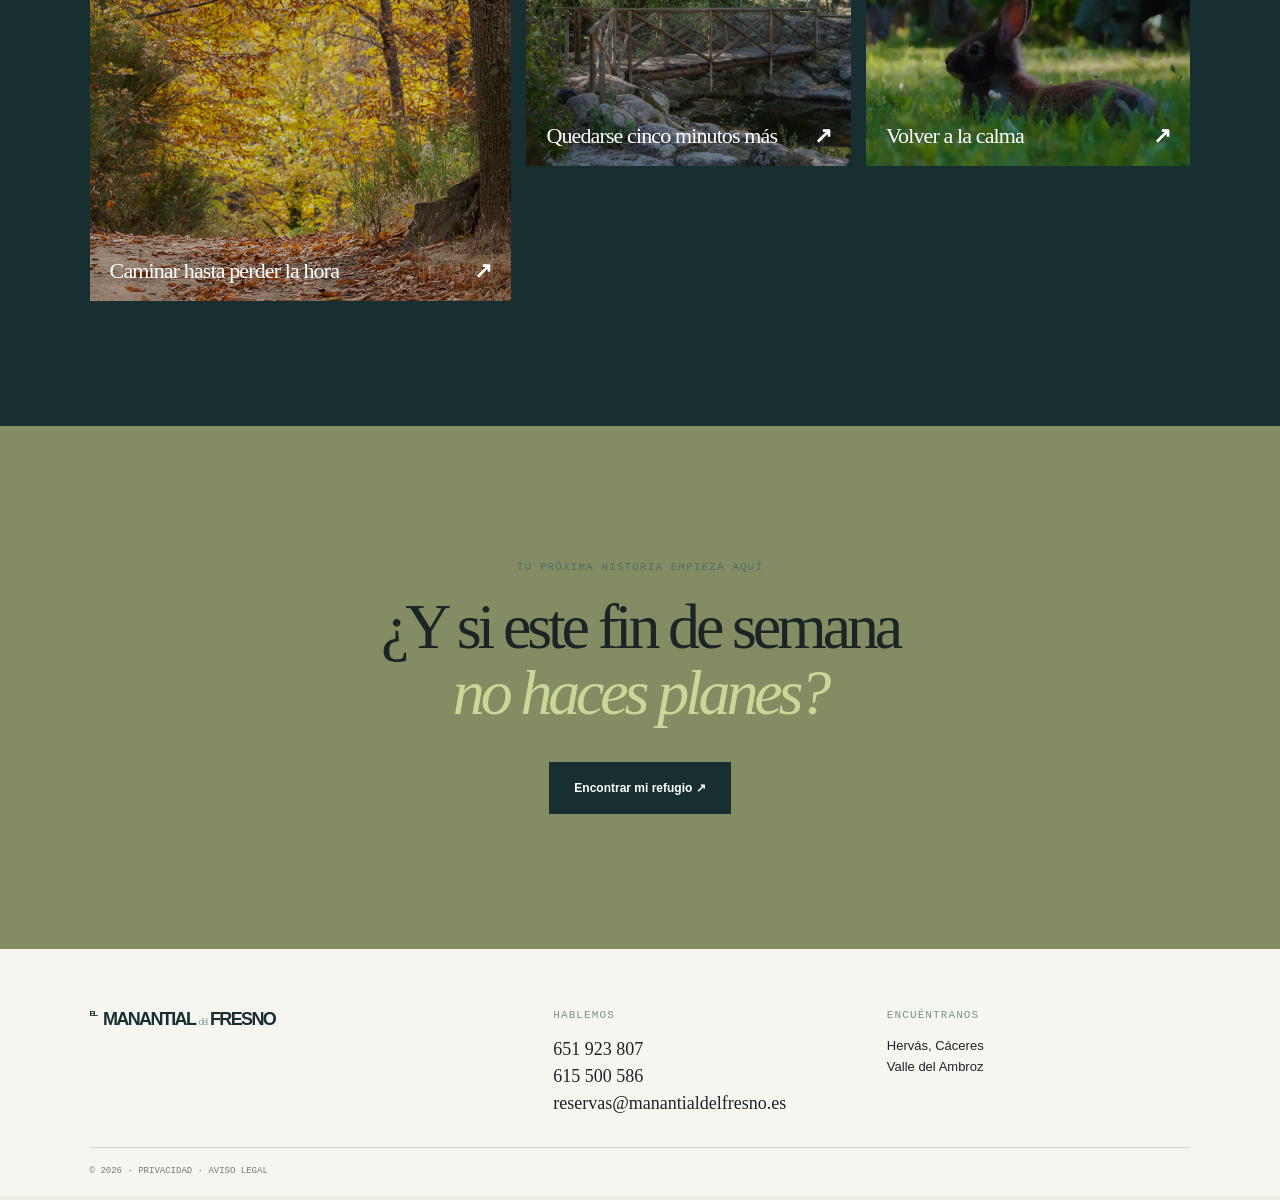
==== commit f6e52733: "style: Cambio en tabulaciones" ====
--- a/Proyectos-HTML/proyecto-Manantial-Fresno/index.html
+++ b/Proyectos-HTML/proyecto-Manantial-Fresno/index.html
@@ -15,13 +15,17 @@
     <header class="cabecera-principal">
       <a class="enlace-logo" href="#inicio">
       <span>EL</span> MANANTIAL<em>del</em>FRESNO</a>
+      
       <button class="boton-hamburguesa" aria-label="Abrir menú">☰</button>
+      
       <nav class="menu-navegacion">
         <a href="#casas">Casas</a>
         <a href="#valle">El valle</a>
         <a href="#momentos">Momentos</a>
         <a href="#contacto">Contacto</a>
+      
       </nav>
+      
       <a href="https://www.avaibook.com/reservas/nueva_reserva.php?cod_alojamiento=351488&lang=es" class="boton-reserva-pequeno js-reservar" target="_blank" rel="noopener">Reservar <b>↗</b></a>
     </header>
 
@@ -30,10 +34,12 @@
         <div class="hero-arte">
           <img src="./img/El-Manantial-del-Fresno-2.jpg.webp" alt="Zona de El Manantial del Fresno en Hervás, Cáceres" fetchpriority="high">
         </div>
+        
         <div class="hero-contenido">
           <div class="etiqueta-pastilla">
             HERVÁS <i> </i> CÁCERES <i> </i> VALLE DEL AMBROZ
           </div>
+
             <h1>Haz sitio <br> para <em>lo bueno. </em> </h1>
             <p>Diez refugios entre castaños para volver a escucharte.</p>
             <a href="#casas" class="enlace-descubrir"> Explorar el refugio <span>↓</span> </a>
@@ -44,15 +50,18 @@
             <span>01 — TU ESCAPADA</span>
             <strong>¿Cuándo te vienes?</strong>
           </div>
+
           <div class="fila-fechas">
             <label>Entrada<input type="date" id="entrada"></label>
             <span>→</span>
             <label>Salida<input type="date" id="salida"></label>
           </div>
+
           <div class="pie-creador">
             <button id="selector-huespedes">2 personas <span>＋</span></button>
             <a href="https://www.avaibook.com/reservas/nueva_reserva.php?cod_alojamiento=351488&lang=es" class="boton-comprobar" id="comprobar-estancia" target="_blank" rel="noopener">Ver opciones <b>↗</b></a>
           </div>
+
           <div id="menu-huespedes">
             <button data-huespedes="1">1 persona</button>
             <button data-huespedes="2" class="elegido">2 personas</button>
@@ -61,6 +70,7 @@
             <button data-huespedes="5">5 personas</button>
             <button data-huespedes="6">6 personas</button>
           </div>
+
         </aside>
       </section>
       
@@ -70,6 +80,7 @@
             <h2>Un lugar para cada <em>forma de escapar.</em></h2>
             <p>Casas con vida propia, preparadas para que el día no tenga prisa.</p>
           </div>
+
           <div class="explorador-casas">
             <div class="lista-casas">
               <button class="tarjeta-casa activa" data-casa="familiar">
@@ -106,45 +117,57 @@
                   <h3 id="nombre-casa">Casa Familiar</h3>
                   <p id="descripcion-casa">Dos habitaciones, un salón de sobremesas largas y un porche que da directamente al verde.</p>
                 </div>
+
                 <button class="boton-redondo" id="boton-galeria-casa" aria-label="Ver galería de imágenes">↗</button>
+
               </div>
             </article>
+
             <div class="metadatos-casa">
               <span id="detalle-casa">2 dormitorios · 1 baño · cocina completa</span>
               <span id="sensacion-casa">El punto de partida para toda la familia.</span>
             </div>
+
           </div>
       </section>
 
       <section id="valle" class="seccion-valle">
           <div class="mapa-valle">
             <img id="foto-valle" src="./img/foto-hervas.webp" alt="Vista del entorno">
+
             <div class="punto-mapa punto-uno">
               <i></i>
               <span>El Manantial</span>
             </div>
+
             <div class="punto-mapa punto-dos">
               <i></i>
               <span>Hervás</span>
             </div>
+
             <div class="punto-mapa punto-tres">
               <i></i>
               <span>Castañar</span>
             </div>
+
             <div class="contorno c1"></div>
             <div class="contorno c2"></div>
             <div class="contorno c3"></div>
+
           </div>
           <div class="contenido-valle">
             <p class="mono">03 — VALLE DEL AMBROZ</p>
             <h2>No venimos a<br>llenar el día.</h2>
             <p>Venimos a dejar hueco para que pase algo. Un paseo sin mapa, una siesta larga, una mesa que se alarga cuando cae el sol.</p>
+
             <div class="selector-lugares">
               <button class="lugar seleccionado" data-lugar="hervas">Hervás <span>8 min</span></button>
               <button class="lugar" data-lugar="forest">Castañar <span>12 min</span></button>
               <button class="lugar" data-lugar="pool">La piscina <span>0 min</span></button>
             </div>
+
             <p class="descripcion-lugar" id="descripcion-lugar">Calles de piedra, la judería y una cocina que merece hacerse despacio.</p>
+
           </div>
       </section>
 
@@ -154,43 +177,51 @@
               <p class="mono">04 — EL PLAN NO ESTÁ CERRADO</p>
               <h2>Elige lo que te<br><em>pida el cuerpo.</em></h2>
             </div>
+
             <button class="boton-sonido" id="alternar-sonido">
+
             <span>◖</span> Activar sonidos del valle</button>
           </div>
+
           <div class="rejilla-momentos">
             <div class="momento alto" data-destino="experiencia-1">
               <img src="./img/monte-hervas.jpg" alt="Montaña">
               <span>Caminar hasta perder la hora <b>↗</b></span>
             </div>
+
             <div class="momento" data-destino="experiencia-2">
               <img src="./img/5-minutos-mas-portada2.jpg" alt="Dormitorio">
               <span>Quedarse cinco minutos más <b>↗</b></span>
             </div>
+
             <div class="momento" data-destino="experiencia-3">
               <img src="./img/tranquilidad-portada.webp" alt="Interior cálido">
               <span>Volver a la calma <b>↗</b></span>
             </div>
+
           </div>
       </section>
 
       <section class="reserva-final">
-  <div class="video-fondo">
-    <iframe
-      src="https://www.youtube.com/embed/glWijhDp2XY?autoplay=1&mute=1&loop=1&playlist=glWijhDp2XY&controls=0&showinfo=0&rel=0&modestbranding=1&playsinline=1&disablekb=1&iv_load_policy=3"
-      title="Video de El Manantial del Fresno"
-      frameborder="0"
-      allow="autoplay; encrypted-media"
-      referrerpolicy="strict-origin-when-cross-origin"
-      tabindex="-1"
-      aria-hidden="true"></iframe>
-  </div>
-
-  <div class="reserva-contenido">
-    <p class="mono">TU PRÓXIMA HISTORIA EMPIEZA AQUÍ</p>
-    <h2>¿Y si este fin de semana<br><em>no haces planes?</em></h2>
-    <a href="https://www.avaibook.com/reservas/nueva_reserva.php?cod_alojamiento=351488&lang=es" class="boton-grande-reserva js-reservar" target="_blank" rel="noopener">Encontrar mi refugio <b>↗</b></a>
-  </div>
-</section>
+        <div class="video-fondo">
+          <iframe
+            src="https://www.youtube.com/embed/glWijhDp2XY?autoplay=1&mute=1&loop=1&playlist=glWijhDp2XY&controls=0&showinfo=0&rel=0&modestbranding=1&playsinline=1&disablekb=1&iv_load_policy=3"
+            title="Video de El Manantial del Fresno"
+            frameborder="0"
+            allow="autoplay; encrypted-media"
+            referrerpolicy="strict-origin-when-cross-origin"
+            tabindex="-1"
+            aria-hidden="true"></iframe>
+        </div>
+
+        <div class="reserva-contenido">
+          <p class="mono">TU PRÓXIMA HISTORIA EMPIEZA AQUÍ</p>
+          <h2>¿Y si este fin de semana<br><em>no haces planes?</em></h2>
+
+          <a href="https://www.avaibook.com/reservas/nueva_reserva.php?cod_alojamiento=351488&lang=es" class="boton-grande-reserva js-reservar" target="_blank" rel="noopener">Encontrar mi refugio <b>↗</b></a>
+        </div>
+
+      </section>
     </main>
       
     <footer id="contacto">
@@ -215,9 +246,10 @@
     <!-- MODAL DE EXPERIENCIAS Y GALERÍAS -->
     <div id="modal-experiencia" class="overlay-experiencia">
       <div class="caja-modal-experiencia">
+        
         <button class="boton-cerrar-experiencia" id="cerrar-modal-experiencia" aria-label="Cerrar modal">×</button>
+
         <div class="contenido-experiencia" id="contenedor-experiencia">
-          <!-- Contenido inyectado dinámicamente -->
         </div>
       </div>
     </div>
--- a/Proyectos-HTML/proyecto-Manantial-Fresno/styles/styles.css
+++ b/Proyectos-HTML/proyecto-Manantial-Fresno/styles/styles.css
@@ -5,82 +5,120 @@
   --lima:#c9d797;
   --menta:#bcd5ca
 }
+
 *{
   box-sizing:border-box
 }
+
 html{
   scroll-behavior:smooth
 }
+
 body{
   margin:0;
+  
   background:var(--papel);
   color:var(--tinta);
+  
   font-family:Manrope,sans-serif
 }
+
 button,a{
   font:inherit
 }
-button{
-  cursor:pointer
-}
+
+button, a.boton-reserva-pequeno, a.boton-comprobar, a.boton-grande-reserva{
+  cursor:pointer;
+  text-decoration:none;
+}
+
 .mono{
   font:11px 'DM Mono',monospace;
+  
   letter-spacing:.1em;
+  
   margin:0;
   text-transform:uppercase
 }
+
 .enlace-logo{
   font-weight:700;
+  font-size:18px;
+
   letter-spacing:-.09em;
-  font-size:18px;
+  
   text-decoration:none;
+  
   color:var(--oscuro);
+  
   white-space:nowrap
 }
+
 .enlace-logo span{
   font-size:8px;
+  
   vertical-align:top;
   margin-right:3px
 }
+
 .enlace-logo em{
   font:11px 'Playfair Display',serif;
   color:#86a89d;
+  
   margin:0 3px
 }
+
 .cabecera-principal{
   height:76px;
+  
   display:flex;
   align-items:center;
   gap:45px;
+  
   padding:0 4.3vw;
+  
   position:absolute;
   top:0;
+  
   width:100%;
+  
   z-index:4;
+  
   color:#fff;
   border-bottom:1px solid #ffffff42
 }
+
 .cabecera-principal .enlace-logo{
   color:#fff
 }
+
 .menu-navegacion{
   display:flex;
   gap:29px;
+  
   margin-left:auto
 }
+
 .menu-navegacion a{
   font-size:12px;
   color:#fff;
   text-decoration:none
 }
+
 .boton-reserva-pequeno{
   padding:10px 14px;
+  
   border:1px solid #fff;
+  
   background:#fff;
   color:var(--oscuro);
+  
   font-size:11px;
-  font-weight:700
-}
+  font-weight:700;
+  
+  display:inline-block;
+}
+
 .boton-hamburguesa{
   display:none
 }
@@ -89,61 +127,87 @@
 .seccion-hero{
   min-height:780px;
   height:100vh;
+  
   position:relative;
   overflow:hidden;
+  
   background:var(--oscuro);
   color:#fff
 }
+
 .hero-arte{
   position:absolute;
   inset:0;
   overflow:hidden;
+  
   z-index:0;
 }
+
 .hero-arte img{
   width:100%;
   height:100%;
+  
   object-fit:cover;
+  
   animation:deriva 18s ease-in-out infinite alternate;
 }
+
 .hero-arte::after{
   content:'';
   position:absolute;
   inset:0;
+  
   background:linear-gradient(90deg,#082728c4 6%,#0833335c 55%,#0a25276e);
+  
   pointer-events:none;
 }
+
 @keyframes deriva{
   to{
     transform:scale(1.04)
   }
 }
+
 .hero-contenido{
   position:absolute;
   top:28%;
   left:10vw;
+  
   z-index:1
 }
+
 .etiqueta-pastilla{
   border:1px solid #ffffff8e;
+  
   padding:8px 11px;
+  
   font:10px 'DM Mono',monospace;
+  
   letter-spacing:.08em;
+  
   width:max-content
 }
+
 .etiqueta-pastilla i{
   display:inline-block;
+  
   width:5px;
   height:5px;
+  
   border-radius:50%;
+  
   background:var(--lima);
+  
   margin:0 8px
 }
+
 .seccion-hero h1{
   font:clamp(58px,8vw,122px)/.88 'Playfair Display',serif;
   letter-spacing:-.075em;
+  
   margin:25px 0
 }
+
 .seccion-hero h1 em,
 .introduccion-seccion h2 em,
 .seccion-momentos h2 em,
@@ -151,101 +215,148 @@
   font-weight:500;
   color:var(--lima)
 }
+
 .hero-contenido>p{
   font-size:15px;
   max-width:310px;
   line-height:1.7
 }
+
 .enlace-descubrir{
   color:#fff;
   text-decoration:none;
+  
   display:inline-flex;
   gap:20px;
+  
   margin-top:27px;
+  
   font-size:12px;
+  
   border-bottom:1px solid var(--lima);
+  
   padding-bottom:7px
 }
+
 .creador-estancia{
   z-index:2;
   position:absolute;
+  
   bottom:0;
   right:7vw;
+  
   width:min(530px,46vw);
+  
   background:#f7f5ef;
+  
   color:var(--tinta);
+  
   padding:22px 25px 0
 }
+
 .titulo-creador{
   display:flex;
   justify-content:space-between;
   align-items:center;
+  
   margin-bottom:24px
 }
+
 .titulo-creador span{
   font:10px 'DM Mono',monospace;
   color:#698d87
 }
+
 .titulo-creador strong{
   font:500 18px 'Playfair Display',serif
 }
+
 .fila-fechas{
   display:grid;
   grid-template-columns:1fr 22px 1fr;
   gap:10px;
+  
   align-items:end
 }
+
 .fila-fechas label{
   font-size:10px;
   text-transform:uppercase;
   letter-spacing:.1em
 }
+
 .fila-fechas input{
   border:0;
   border-bottom:1px solid #a6aaa3;
+  
   background:transparent;
+  
   width:100%;
+  
   padding:8px 0 11px;
   margin-top:5px
 }
+
 .fila-fechas>span{
   padding-bottom:13px
 }
-.pie-creador button{
+
+.pie-creador button, .pie-creador a.boton-comprobar{
   border:0;
+  
   padding:18px 25px;
+  
   text-align:left;
+  
   font-size:12px;
-  background:#e4e4d9
-}
+  
+  background:#e4e4d9;
+  
+  display:inline-block;
+  
+  box-sizing:border-box;
+}
+
 .pie-creador #selector-huespedes span,
 .boton-comprobar b{
   float:right
 }
+
 .boton-comprobar{
   background:var(--lima)!important;
-  font-weight:700
-}
+  font-weight:700;
+  color:var(--tinta);
+}
+
 #menu-huespedes{
   display:none;
   position:absolute;
   bottom:59px;
   left:0;
   right:50%;
+  
   background:#fff;
+  
   padding:9px;
+  
   box-shadow:0 -7px 30px #0002
 }
+
 #menu-huespedes.mostrar{
   display:grid
 }
+
 #menu-huespedes button{
   border:0;
   background:none;
+  
   text-align:left;
+  
   padding:8px;
+  
   font-size:12px
 }
+
 #menu-huespedes .elegido{
   background:var(--menta)
 }
@@ -254,12 +365,15 @@
 .seccion-casas{
   padding:130px 7vw
 }
+
 .introduccion-seccion{
   max-width:630px
 }
+
 .introduccion-seccion .mono{
   color:#64867b
 }
+
 .introduccion-seccion h2,
 .seccion-momentos h2,
 .reserva-final h2{
@@ -267,82 +381,108 @@
   letter-spacing:-.065em;
   margin:21px 0
 }
+
 .introduccion-seccion>p:last-child{
   max-width:370px;
   line-height:1.8;
   font-size:14px;
   color:#667070
 }
+
 .explorador-casas{
   margin-top:70px;
   display:grid;
   grid-template-columns:34% 66%;
   position:relative
 }
+
 .lista-casas{
   background:var(--oscuro);
   padding:15px 28px
 }
+
 .tarjeta-casa{
   color:#fff;
   width:100%;
+  
   display:grid;
   grid-template-columns:25px 1fr 20px;
   gap:9px;
+  
   text-align:left;
+  
   background:none;
+  
   border:0;
   border-bottom:1px solid #ffffff2b;
+  
   padding:24px 0;
+  
   align-items:center
 }
+
 .tarjeta-casa span{
   font:10px 'DM Mono',monospace;
   color:#82a097
 }
+
 .tarjeta-casa strong{
   font:500 22px 'Playfair Display',serif
 }
+
 .tarjeta-casa small{
   grid-column:2;
   color:#bdc9c7;
   font-size:10px
 }
+
 .tarjeta-casa b{
   grid-column:3;
   grid-row:1/3;
   font-size:18px;
   opacity:0
 }
+
 .tarjeta-casa.activa b,
 .tarjeta-casa:hover b{
   opacity:1;
   color:var(--lima)
 }
+
 .tarjeta-casa.activa strong{
   color:var(--lima)
 }
+
 .escenario-casa{
   height:490px;
   position:relative;
   margin:0
 }
+
 .escenario-casa>img{
   width:100%;
   height:100%;
   object-fit:cover;
+  
   transition:opacity .3s
 }
+
 .capa-escenario{
   position:absolute;
   inset:0;
+  
   padding:35px;
+  
   background:linear-gradient(0deg,#112b2dc9,transparent 57%);
+  
   display:flex;
+  
   align-items:flex-end;
   justify-content:space-between;
+  
   color:#fff
 }
+
 .capa-escenario h3{
   font:43px 'Playfair Display',serif;
   letter-spacing:-.05em;
@@ -352,138 +492,198 @@
   font-size:12px;
   line-height:1.65;
   max-width:380px;
+  
   margin:0
 }
 .boton-redondo{
   border:1px solid #fff;
   border-radius:50%;
+  
   width:50px;
   height:50px;
+  
   background:#ffffff13;
   color:#fff;
-  font-size:22px
+  
+  font-size:22px;
+  
+  display:flex;
+  
+  align-items:center;
+  justify-content:center;
+  
+  cursor:pointer;
+  
+  transition:background 0.3s, transform 0.2s;
+}
+.boton-redondo:hover {
+  background:var(--lima);
+  color:var(--oscuro);
+  transform:scale(1.08);
 }
 .metadatos-casa{
   grid-column:2;
+  
   background:#d4e2d8;
+  
   padding:15px 35px;
+  
   display:flex;
+  
   justify-content:space-between;
+  
   font-size:11px
 }
 
 /* --- El entorno y mapa interactivo --- */
 .seccion-valle{
   min-height:700px;
+  
   background:var(--menta);
   display:grid;
   grid-template-columns:53% 47%;
   overflow:hidden
 }
+
 .mapa-valle{
   position:relative;
   background:#a4c5b6;
   overflow:hidden;
 }
+
 .mapa-valle > img#foto-valle{
   position:absolute;
   inset:0;
+  
   width:100%;
   height:100%;
+  
   object-fit:cover;
   opacity:0.55;
   transition:opacity .3s ease;
+  
   z-index:0;
 }
+
 .contorno{
   position:absolute;
+  
   border:1px solid #dbe8d8;
   border-radius:50%;
+  
   z-index:1;
+  
   pointer-events:none;
 }
+
 .c1{
   width:700px;
   height:410px;
   left:-80px;
   top:50px
 }
+
 .c2{
   width:520px;
   height:600px;
   left:80px;
   top:100px
 }
+
 .c3{
   width:850px;
   height:320px;
   left:-200px;
   top:250px
 }
+
 .punto-mapa{
   position:absolute;
   z-index:2;
   font:11px 'DM Mono',monospace
 }
+
 .punto-mapa i{
   display:inline-block;
+  
   width:10px;
   height:10px;
+  
   border-radius:50%;
   background:var(--lima);
   border:2px solid var(--oscuro);
+  
   margin-right:7px
 }
+
 .punto-uno{
   top:46%;
   left:42%
 }
+
 .punto-dos{
   top:25%;
   left:67%
 }
+
 .punto-tres{
   top:68%;
   left:26%
 }
+
 .contenido-valle{
   padding:130px 10% 70px;
   align-self:center
 }
+
 .contenido-valle .mono{
   color:#4b746a
 }
+
 .contenido-valle h2{
   font:clamp(45px,5vw,73px)/1 'Playfair Display',serif;
   letter-spacing:-.07em;
   margin:20px 0
 }
+
 .contenido-valle>p:not(.mono){
   font-size:14px;
   line-height:1.8;
   max-width:400px
 }
+
 .selector-lugares{
   margin-top:38px;
   border-top:1px solid #779e91
 }
+
 .lugar{
   width:100%;
+  
   display:flex;
+  
   justify-content:space-between;
+  
   background:transparent;
+  
   border:0;
   border-bottom:1px solid #779e91;
+  
   padding:14px 0;
+  
   text-align:left;
+  
   font-size:14px
 }
+
 .lugar span{
   font:10px 'DM Mono',monospace
 }
+
 .lugar.seleccionado{
   font-weight:700
 }
+
 .descripcion-lugar{
   font:italic 17px 'Playfair Display',serif!important;
   max-width:300px
@@ -495,199 +695,511 @@
   background:var(--oscuro);
   color:#fff
 }
+
 .cabecera-momentos{
   display:flex;
   align-items:end;
   justify-content:space-between;
+  
   margin-bottom:55px
 }
+
 .cabecera-momentos .mono{
   color:#9fc5b8
 }
+
 .boton-sonido{
   border:1px solid #ffffff73;
+  
   background:none;
+  
   color:#fff;
+  
   padding:12px 15px;
+  
   font-size:11px
 }
+
 .boton-sonido.reproduciendo{
   background:var(--lima);
   color:var(--oscuro)
 }
+
 .rejilla-momentos{
   display:grid;
   grid-template-columns:1.3fr 1fr 1fr;
   gap:15px
 }
+
 .momento{
   height:305px;
   padding:0;
+  
   border:0;
+  
   position:relative;
+  
   overflow:hidden;
+  
   text-align:left;
+  
   color:#fff;
+  
   background:none;
-}
+  
+  cursor:pointer;
+}
+
 .momento.alto{
   height:440px
 }
+
 .momento img{
   width:100%;
   height:100%;
+  
   object-fit:cover;
+  
   filter:brightness(.78);
   transition:.45s
 }
+
 .momento:hover img{
   transform:scale(1.07);
   filter:brightness(.6)
 }
+
 .momento span{
   position:absolute;
+  
   bottom:18px;
   left:20px;
   right:20px;
+  
   font:22px/1.1 'Playfair Display',serif;
+  
   letter-spacing:-.04em
 }
+
 .momento b{
   float:right
 }
 
 /* --- Llamada final a reserva --- */
 .reserva-final{
+  position:relative;
+  overflow:hidden;
+  
   padding:135px 20px;
+  
   text-align:center;
-  background:var(--lima)
-}
+  
+  background:var(--lima) /* respaldo mientras carga el video */
+}
+
+/* Contenedor del video */
+.reserva-final .video-fondo{
+  position:absolute;
+  inset:0;
+  z-index:0;
+  
+  pointer-events:none; /* evita que se pueda pulsar o pausar el video */
+}
+
+/* El iframe se comporta como "object-fit: cover" para video 16:9 */
+.reserva-final .video-fondo iframe{
+  position:absolute;
+  top:50%;
+  left:50%;
+  
+  width:100vw;
+  height:56.25vw;        /* 16:9 */
+  min-height:100%;
+  min-width:177.78vh;    /* 16:9 */
+  min-width:177.78%;
+  
+  transform:translate(-50%,-50%);
+  
+  border:0;
+}
+
+/* Capa oscura opcional para que el texto se lea bien */
+.reserva-final::before{
+  content:"";
+  position:absolute;
+  inset:0;
+  background:rgba(0,0,0,.35);
+  
+  z-index:1;
+}
+
+.reserva-final .reserva-contenido{
+  position:relative;
+  z-index:2;
+}
+
 .reserva-final .mono{
   color:#536d64
 }
 .boton-grande-reserva{
   background:var(--oscuro);
+  
   color:#fff;
   border:0;
+  
   padding:19px 25px;
+  
   font-size:12px;
   font-weight:700;
-  margin-top:16px
+  
+  margin-top:16px;
+  
+  display:inline-block;
 }
 
 /* --- Pie de página --- */
 footer{
   background:#f7f5ef;
   padding:60px 7vw 20px;
+  
   display:grid;
   grid-template-columns:2fr 1.4fr 1.4fr;
   gap:30px
 }
+
 footer .mono{
   color:#78948c;
   margin-bottom:15px
 }
+
 footer a:not(.enlace-logo){
   display:block;
+  
   text-decoration:none;
+  
   color:var(--tinta);
+  
   font:18px 'Playfair Display',serif;
+  
   line-height:1.5
 }
+
 footer p:not(.mono){
   font-size:13px;
   line-height:1.6
 }
+
 footer small{
   grid-column:1/-1;
+  
   border-top:1px solid #cfd1c7;
   padding-top:18px;
+  
   font:9px 'DM Mono',monospace;
+  
   color:#707b78
-}
-
-/* --- Modal y mensajes de interfaz --- */
-dialog{
-  border:0;
-  padding:38px;
-  background:#f8f5ed;
-  width:min(560px,calc(100% - 32px));
-  box-shadow:0 25px 80px #071a1d77;
-  position: fixed;
-  inset: 0;
-  margin: auto;
-}
-dialog::backdrop{
-  background:#082e30b8
-}
-.boton-cerrar{
-  position:absolute;
-  right:15px;
-  top:10px;
-  border:0;
-  background:none;
-  font-size:28px
-}
-dialog h2{
-  font:40px 'Playfair Display',serif;
-  letter-spacing:-.05em;
-  margin:16px 0 27px
-}
-.lista-opciones{
-  display:grid;
-  gap:9px
-}
-.opcion-disponible{
-  border:1px solid #c5cdc2;
-  background:#fff;
-  padding:17px;
-  display:grid;
-  grid-template-columns:1fr auto;
-  align-items:center;
-  text-align:left
-}
-.opcion-disponible strong{
-  font:20px 'Playfair Display',serif
-}
-.opcion-disponible small{
-  font-size:10px;
-  color:#668179
-}
-.opcion-disponible button{
-  border:0;
-  background:var(--lima);
-  padding:9px 12px;
-  font-size:10px;
-  font-weight:700
-}
-.nota-modal{
-  font-size:10px;
-  color:#67716d;
-  margin-top:22px
 }
 
 #notificacion-toast{
   position:fixed;
   right:25px;
   bottom:25px;
+  
   background:var(--oscuro);
+  
   color:#fff;
+  
   padding:15px 18px;
+  
   font-size:12px;
+  
   z-index:20;
+  
   transform:translateY(120px);
   transition:.3s
 }
+
 #notificacion-toast.mostrar{
   transform:none
 }
 
+/* --- Estilos Ampliados Modal de Experiencias y Galerías de Fotos --- */
+.overlay-experiencia {
+  position: fixed;
+  
+  inset: 0;
+  
+  background: rgba(8, 39, 40, 0.88);
+  backdrop-filter: blur(6px);
+  
+  z-index: 1000;
+  
+  display: flex;
+  align-items: center;
+  justify-content: center;
+  
+  opacity: 0;
+  
+  pointer-events: none;
+  
+  transition: opacity 0.3s ease;
+  
+  padding: 30px;
+}
+
+.overlay-experiencia.abierto {
+  opacity: 1;
+  pointer-events: auto;
+}
+
+.caja-modal-experiencia {
+  background: #f7f5ef;
+  color: var(--tinta);
+  
+  width: min(1200px, 95vw);
+  
+  max-height: 90vh;
+  
+  overflow-y: auto;
+  
+  padding: 50px;
+  
+  border-radius: 4px;
+  
+  position: relative;
+  
+  box-shadow: 0 30px 70px rgba(0,0,0,0.4);
+}
+
+.boton-cerrar-experiencia {
+  position: absolute;
+  top: 20px;
+  right: 25px;
+  
+  border: 0;
+  
+  background: none;
+  
+  font-size: 36px;
+  
+  cursor: pointer;
+  
+  color: var(--oscuro);
+  
+  z-index: 10;
+  
+  line-height: 1;
+}
+
+.experiencia-cabecera {
+  border-bottom: 1px solid #dcd8cc;
+  padding-bottom: 25px;
+  margin-bottom: 40px;
+  max-width: 800px;
+}
+
+.experiencia-cabecera h2 {
+  font: clamp(36px, 4vw, 48px)/1.05 'Playfair Display', serif;
+  letter-spacing: -.04em;
+  
+  margin: 12px 0;
+  
+  color: var(--oscuro);
+}
+
+.experiencia-cabecera h2 em {
+  font-style: italic;
+  color: #537568;
+}
+
+.experiencia-cabecera .subtitulo {
+  font-size: 16px;
+  line-height: 1.6;
+  
+  color: #5d6765;
+  
+  margin: 0;
+}
+
+/* Estilos de la rejilla de la Galería de Fotos de las Casas */
+.rejilla-galeria-casa {
+  display: grid;
+  grid-template-columns: repeat(auto-fill, minmax(320px, 1fr));
+  gap: 20px;
+}
+
+.tarjeta-foto-galeria {
+  height: 250px;
+  overflow: hidden;
+  position: relative;
+  
+  border: 1px solid #e2ded4;
+  
+  cursor: zoom-in;
+}
+
+.tarjeta-foto-galeria img {
+  width: 100%;
+  height: 100%;
+  
+  object-fit: cover;
+  transition: transform 0.4s ease;
+}
+
+.tarjeta-foto-galeria:hover img {
+  transform: scale(1.05);
+}
+
+/* Visor de foto ampliada de la galería */
+.visor-foto{
+  position:fixed;
+  
+  inset:0;
+  
+  background:rgba(8,39,40,.95);
+  
+  z-index:1100;
+  
+  display:flex;
+  align-items:center;
+  justify-content:center;
+  
+  padding:30px;
+  
+  opacity:0;
+  
+  pointer-events:none;
+  transition:opacity .25s ease;
+}
+.visor-foto.abierto{
+  opacity:1;
+  pointer-events:auto;
+}
+.visor-foto img{
+  max-width:100%;
+  max-height:100%;
+  
+  object-fit:contain;
+  box-shadow:0 20px 60px rgba(0,0,0,.5);
+}
+.visor-foto button{
+  position:absolute;
+  top:20px;
+  right:25px;
+  
+  border:0;
+  
+  background:none;
+  
+  color:#fff;
+  
+  font-size:40px;
+  
+  line-height:1;
+  
+  cursor:pointer;
+}
+
+/* Layout en Zigzag */
+.lista-lugares-guia {
+  display: grid;
+  gap: 35px;
+}
+
+.tarjeta-lugar-guia {
+  display: grid;
+  grid-template-columns: 1fr 1fr;
+  gap: 40px;
+  
+  align-items: center;
+  
+  background: #ffffff;
+  
+  border: 1px solid #e2ded4;
+  
+  padding: 25px;
+}
+
+.tarjeta-lugar-guia.invertido {
+  direction: rtl;
+}
+
+.tarjeta-lugar-guia.invertido > * {
+  direction: ltr;
+}
+
+.contenedor-imagen-lugar {
+  width: 100%;
+  height: 260px;
+  
+  overflow: hidden;
+  
+  background: #ddd;
+}
+
+.contenedor-imagen-lugar img {
+  width: 100%;
+  height: 100%;
+  
+  object-fit: cover;
+  
+  transition: transform 0.4s ease;
+}
+
+.tarjeta-lugar-guia:hover .contenedor-imagen-lugar img {
+  transform: scale(1.04);
+}
+
+.contenido-texto-lugar {
+  display: flex;
+  flex-direction: column;
+  gap: 8px;
+}
+
+.numero-lugar {
+  font: 12px 'DM Mono', monospace;
+  
+  color: #7b9c90;
+  
+  font-weight: 700;
+  letter-spacing: 0.1em;
+}
+
+.tarjeta-lugar-guia h3 {
+  font: 24px 'Playfair Display', serif;
+  
+  margin: 0;
+  
+  color: var(--tinta);
+}
+
+.tarjeta-lugar-guia p {
+  font-size: 14px;
+  line-height: 1.6;
+  
+  color: #55615f;
+  
+  margin: 0;
+}
+
 /* --- Adaptación para tablet y móvil --- */
+@media(max-width:900px){
+  .tarjeta-lugar-guia, .tarjeta-lugar-guia.invertido {
+    grid-template-columns: 1fr;
+    direction: ltr;
+  }
+
+  .caja-modal-experiencia {
+    padding: 25px;
+  }
+}
+
 @media(max-width:800px){
   .cabecera-principal{
     height:65px;
     padding:0 20px
   }
+
   .boton-hamburguesa{
     display:block;
     margin-left:auto;
@@ -696,6 +1208,7 @@
     color:#fff;
     font-size:21px
   }
+
   .cabecera-principal nav{
     display:none;
     position:absolute;
@@ -705,41 +1218,51 @@
     background:var(--oscuro);
     padding:14px 20px
   }
+  
   .cabecera-principal nav.abrir{
     display:grid;
     gap:14px
   }
+
   .boton-reserva-pequeno{
     display:none
   }
+
   .seccion-hero{
     min-height:740px
   }
+
   .hero-contenido{
     top:19%;
     left:26px
   }
+
   .seccion-hero h1{
     font-size:62px
   }
+
   .creador-estancia{
     right:16px;
     left:16px;
     width:auto;
     bottom:25px
   }
+
   .seccion-casas{
     padding:80px 22px
   }
+
   .explorador-casas{
     grid-template-columns:1fr;
     margin-top:40px
   }
+
   .lista-casas{
     padding:10px 18px;
     display:flex;
     overflow:auto
   }
+
   .tarjeta-casa{
     min-width:190px;
     border-bottom:0;
@@ -747,110 +1270,141 @@
     padding:16px;
     display:block
   }
+
   .tarjeta-casa small{
     display:block;
     margin-top:5px
   }
+
   .tarjeta-casa span{
     display:block;
     margin-bottom:8px
   }
+
   .tarjeta-casa b{
     display:none
   }
+
   .escenario-casa{
     height:390px
   }
+
   .metadatos-casa{
     grid-column:auto;
     display:grid;
     gap:6px;
     padding:15px 20px
   }
+
   .seccion-valle{
     grid-template-columns:1fr
   }
+
   .mapa-valle{
     height:370px
   }
+
   .contenido-valle{
     padding:75px 25px
   }
+
   .seccion-momentos{
     padding:75px 22px
   }
+
   .cabecera-momentos{
     display:block
   }
+
   .boton-sonido{
     margin-top:10px
   }
+
   .rejilla-momentos{
     grid-template-columns:1fr 1fr
   }
+
   .momento.alto{
     grid-column:1/-1;
     height:320px
   }
+
   .momento{
     height:230px
   }
+
   .reserva-final{
     padding:90px 20px
   }
+
   footer{
     padding:45px 25px 20px;
     grid-template-columns:1fr 1fr
   }
+
   footer .enlace-logo{
     grid-column:1/-1
   }
+
   footer small{
     margin-top:15px
   }
 }
+
 @media(max-width:460px){
   .fila-fechas{
     grid-template-columns:1fr
   }
+
   .fila-fechas>span{
     display:none
   }
+
   .creador-estancia{
     padding-top:15px
   }
+
   .titulo-creador{
     margin-bottom:10px
   }
+
   .pie-creador{
     margin-top:12px
   }
+
   .seccion-hero{
     min-height:790px
   }
+
   .seccion-hero h1{
     font-size:54px
   }
+
   .etiqueta-pastilla{
     font-size:8px
   }
+
   .contenido-valle h2,
   .seccion-momentos h2,
   .introduccion-seccion h2,
   .reserva-final h2{
     font-size:45px
   }
+
   .rejilla-momentos{
     grid-template-columns:1fr
   }
+
   .momento.alto,
   .momento{
     grid-column:auto;
     height:260px
   }
+
   footer{
     grid-template-columns:1fr
   }
+
   .capa-escenario h3{
     font-size:36px
   }
